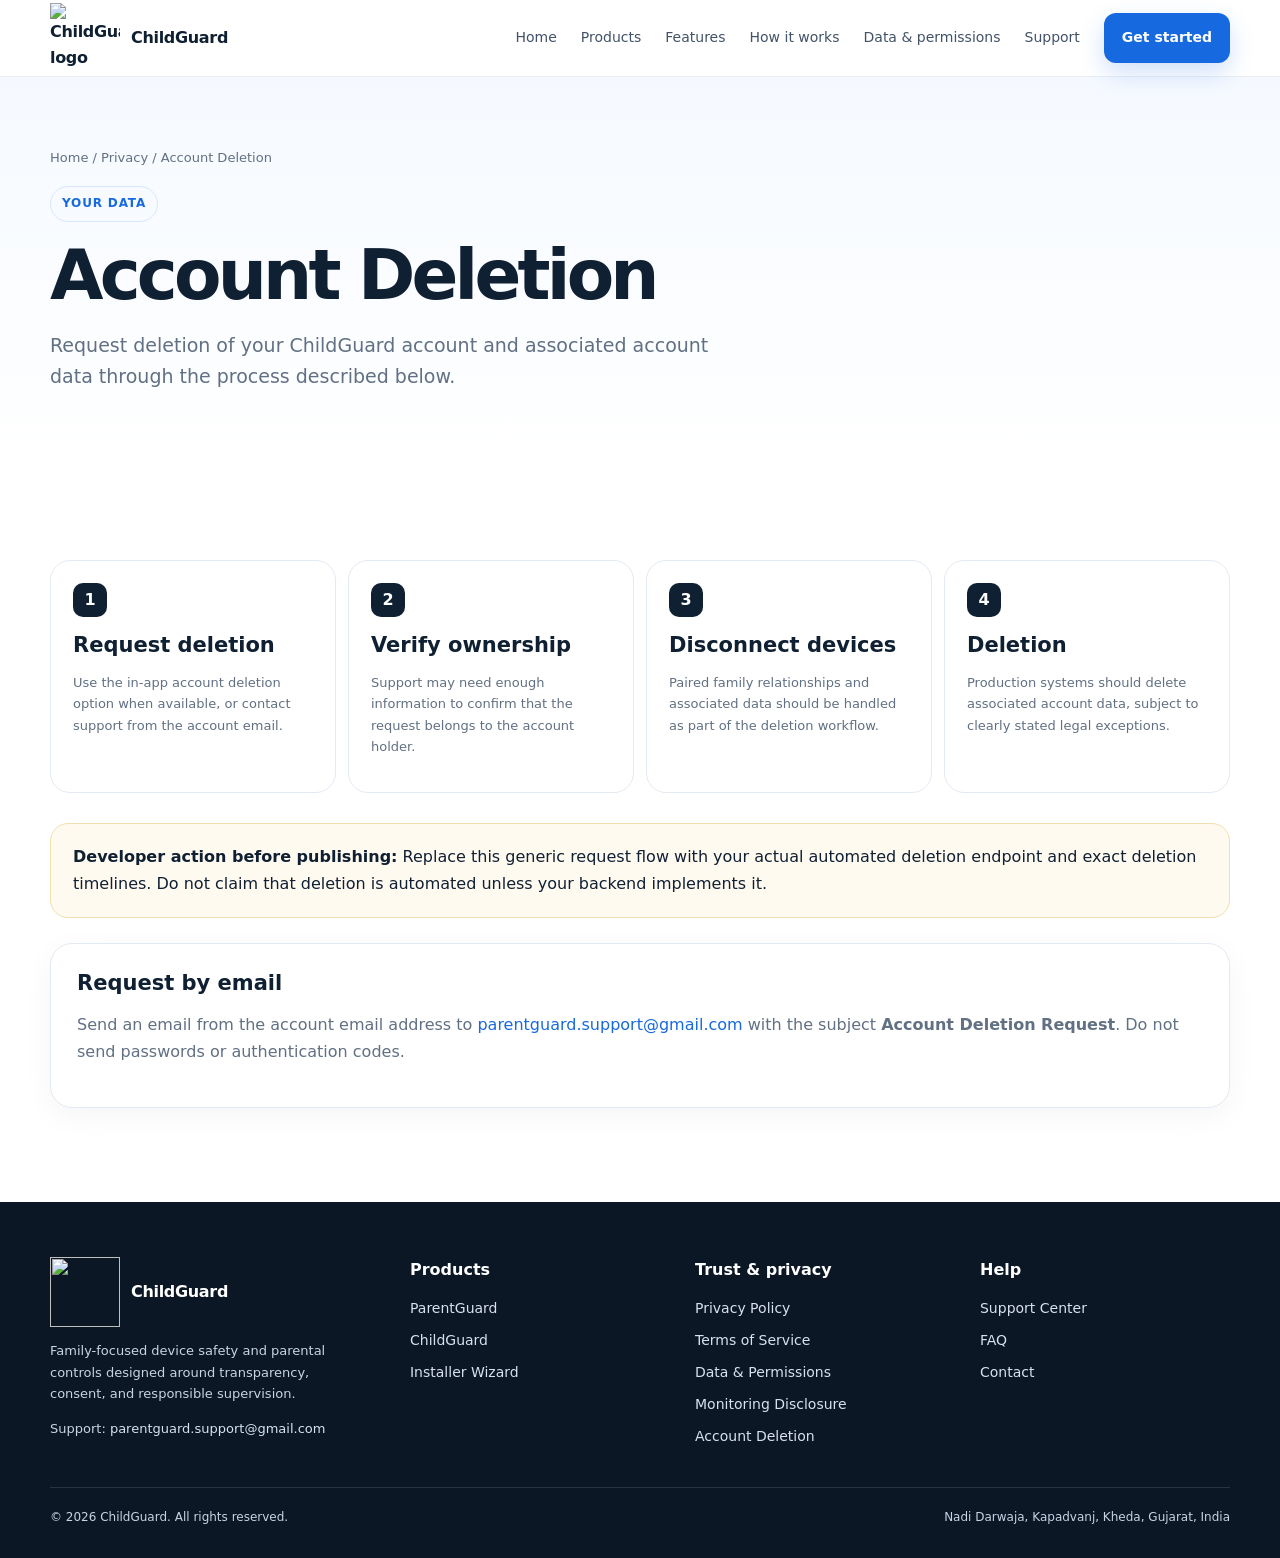
==== account-deletion.html @ 3753b194 "Add website files" ====
<!doctype html>
<html lang="en">
<head>
<meta charset="utf-8"><meta name="viewport" content="width=device-width,initial-scale=1">
<title>Account Deletion | ChildGuard</title>
<meta name="description" content="ChildGuard family safety and parental control platform.">
<link rel="stylesheet" href="assets/css/styles.css">
<link rel="icon" href="assets/img/childguard-logo.svg">
<script defer src="assets/js/config.js"></script>
</head><body>

<nav class="nav">
 <div class="container nav-inner">
  <a class="brand" href="index.html"><img class="logo" src="assets/img/childguard-logo.svg" alt="ChildGuard logo"><span>ChildGuard</span></a>
  <button class="menu-btn" aria-label="Open menu">☰</button>
  <div class="nav-links">
   <a href="index.html">Home</a>
   <a href="index.html#products">Products</a>
   <a href="index.html#features">Features</a>
   <a href="index.html#how-it-works">How it works</a>
   <a href="data-permissions.html">Data & permissions</a>
   <a href="support.html">Support</a>
   <a class="nav-cta" href="index.html#download">Get started</a>
  </div>
 </div>
</nav>


<section class="page-hero"><div class="container"><div class="breadcrumb">Home / Privacy / Account Deletion</div><span class="eyebrow">Your data</span><h1>Account Deletion</h1><p class="lead">Request deletion of your ChildGuard account and associated account data through the process described below.</p></div></section>
<section class="section"><div class="container">
<div class="process">
<div class="step"><div class="step-num">1</div><h3>Request deletion</h3><p class="muted small">Use the in-app account deletion option when available, or contact support from the account email.</p></div>
<div class="step"><div class="step-num">2</div><h3>Verify ownership</h3><p class="muted small">Support may need enough information to confirm that the request belongs to the account holder.</p></div>
<div class="step"><div class="step-num">3</div><h3>Disconnect devices</h3><p class="muted small">Paired family relationships and associated data should be handled as part of the deletion workflow.</p></div>
<div class="step"><div class="step-num">4</div><h3>Deletion</h3><p class="muted small">Production systems should delete associated account data, subject to clearly stated legal exceptions.</p></div>
</div>
<div class="callout warning" style="margin-top:30px"><strong>Developer action before publishing:</strong> Replace this generic request flow with your actual automated deletion endpoint and exact deletion timelines. Do not claim that deletion is automated unless your backend implements it.</div>
<div class="card" style="margin-top:25px"><h3>Request by email</h3><p class="muted">Send an email from the account email address to <a data-support-email href="#" style="color:var(--brand)">parentguard.support@gmail.com</a> with the subject <strong>Account Deletion Request</strong>. Do not send passwords or authentication codes.</p></div>
</div></section>


<footer class="footer">
 <div class="container">
  <div class="footer-grid">
   <div>
    <a class="brand" href="index.html"><img class="logo" src="assets/img/childguard-logo.svg" alt=""><span style="color:#fff">ChildGuard</span></a>
    <p class="small" style="max-width:310px">Family-focused device safety and parental controls designed around transparency, consent, and responsible supervision.</p>
    <p class="small">Support: <a data-support-email href="#">parentguard.support@gmail.com</a></p>
   </div>
   <div><div class="footer-title">Products</div><div class="footer-links"><a href="parent.html">ParentGuard</a><a href="child.html">ChildGuard</a><a href="wizard.html">Installer Wizard</a></div></div>
   <div><div class="footer-title">Trust & privacy</div><div class="footer-links"><a href="privacy.html">Privacy Policy</a><a href="terms.html">Terms of Service</a><a href="data-permissions.html">Data & Permissions</a><a href="monitoring-disclosure.html">Monitoring Disclosure</a><a href="account-deletion.html">Account Deletion</a></div></div>
   <div><div class="footer-title">Help</div><div class="footer-links"><a href="support.html">Support Center</a><a href="index.html#faq">FAQ</a><a href="support.html#contact">Contact</a></div></div>
  </div>
  <div class="footer-bottom"><span>© <span data-year></span> ChildGuard. All rights reserved.</span><span>Nadi Darwaja, Kapadvanj, Kheda, Gujarat, India</span></div>
 </div>
</footer>

</body></html>
---- assets/css/styles.css ----
:root{
  --ink:#102033;
  --muted:#617083;
  --brand:#1769e0;
  --brand-2:#0b4fb3;
  --brand-soft:#edf5ff;
  --green:#138a5b;
  --green-soft:#eaf8f1;
  --line:#e4eaf2;
  --surface:#f7f9fc;
  --white:#fff;
  --shadow:0 18px 60px rgba(16,32,51,.10);
  --radius:22px;
  --max:1180px;
}
*{box-sizing:border-box}
html{scroll-behavior:smooth}
body{
  margin:0;font-family:Inter,ui-sans-serif,system-ui,-apple-system,BlinkMacSystemFont,"Segoe UI",sans-serif;
  color:var(--ink);background:#fff;line-height:1.65;
}
a{color:inherit;text-decoration:none}
img{max-width:100%;display:block}
.container{width:min(var(--max),calc(100% - 40px));margin:auto}
.nav{
  position:sticky;top:0;z-index:1000;background:rgba(255,255,255,.88);
  backdrop-filter:blur(18px);border-bottom:1px solid rgba(228,234,242,.8)
}
.nav-inner{height:76px;display:flex;align-items:center;justify-content:space-between;gap:20px}
.brand{display:flex;align-items:center;gap:11px;font-weight:800;letter-spacing:-.02em}
.logo {
    width: 70px;
    height: 70px;
}
.nav-links{display:flex;align-items:center;gap:24px;font-size:14px;color:#425268}
.nav-links a:hover{color:var(--brand)}
.nav-cta,.btn{
  display:inline-flex;align-items:center;justify-content:center;gap:9px;border-radius:12px;
  padding:12px 17px;font-weight:750;transition:.25s ease;border:1px solid transparent
}
.nav-cta,.btn-primary{background:var(--brand);color:#fff;box-shadow:0 10px 24px rgba(23,105,224,.20)}
.btn:hover,.nav-cta:hover{transform:translateY(-2px)}
.btn-secondary{background:#fff;border-color:var(--line);color:var(--ink)}
.btn-soft{background:var(--brand-soft);color:var(--brand)}
.menu-btn{display:none;border:0;background:#fff;font-size:24px}
.hero{
  position:relative;overflow:hidden;padding:96px 0 76px;
  background:radial-gradient(circle at 75% 15%,#edf5ff 0,rgba(237,245,255,0) 34%),#fff;
}
.hero-grid{display:grid;grid-template-columns:1.04fr .96fr;gap:65px;align-items:center}
.eyebrow{
  display:inline-flex;gap:8px;align-items:center;padding:7px 11px;border:1px solid #d8e7fb;
  border-radius:999px;color:var(--brand);font-size:12px;font-weight:800;background:#f7fbff;text-transform:uppercase;letter-spacing:.07em
}
h1{font-size:clamp(42px,5.4vw,72px);line-height:1.02;letter-spacing:-.055em;margin:18px 0}
h2{font-size:clamp(30px,4vw,48px);line-height:1.08;letter-spacing:-.04em;margin:0 0 16px}
h3{font-size:21px;line-height:1.25;margin:0 0 9px}
.lead{font-size:19px;color:var(--muted);max-width:700px}
.hero-actions{display:flex;flex-wrap:wrap;gap:12px;margin:28px 0}
.trust-row{display:flex;flex-wrap:wrap;gap:12px;margin-top:24px;color:#526176;font-size:13px}
.trust-chip{padding:8px 11px;border:1px solid var(--line);border-radius:999px;background:#fff}
.device-stage{
  min-height:500px;border:1px solid #dce7f4;border-radius:34px;background:linear-gradient(145deg,#f8fbff,#edf5ff);
  box-shadow:var(--shadow);padding:24px;position:relative;overflow:hidden
}
.device-card{
  width:min(360px,82%);margin:28px auto;background:#0f1c2d;border:8px solid #18283d;border-radius:34px;
  box-shadow:0 30px 70px rgba(16,32,51,.28);padding:9px;transform:rotate(2deg)
}
.screen{
  min-height:430px;border-radius:25px;background:#fff;padding:18px;color:var(--ink)
}
.dash-top{display:flex;justify-content:space-between;align-items:center;margin-bottom:16px}
.mini-pill{font-size:10px;padding:5px 8px;border-radius:99px;background:var(--green-soft);color:var(--green);font-weight:800}
.dash-map{height:165px;border-radius:18px;background:linear-gradient(135deg,#dff0ff,#f5fbff);position:relative;overflow:hidden}
.pin{position:absolute;left:58%;top:43%;width:24px;height:24px;border-radius:50% 50% 50% 0;background:var(--brand);transform:rotate(-45deg)}
.pin:after{content:"";position:absolute;width:8px;height:8px;background:#fff;border-radius:50%;left:8px;top:8px}
.dash-grid{display:grid;grid-template-columns:1fr 1fr;gap:9px;margin-top:10px}
.metric{border:1px solid var(--line);border-radius:14px;padding:12px}
.metric b{display:block;font-size:18px}
.metric span{font-size:10px;color:var(--muted)}
.float-card{
  position:absolute;right:22px;top:72px;background:#fff;border:1px solid var(--line);padding:14px 16px;border-radius:16px;
  box-shadow:0 15px 40px rgba(16,32,51,.12);font-size:12px;animation:float 4s ease-in-out infinite
}
.float-card.two{left:22px;bottom:68px;right:auto;animation-delay:1s}
@keyframes float{50%{transform:translateY(-8px)}}
.section{padding:94px 0}
.section-alt{background:var(--surface)}
.section-head{max-width:740px;margin-bottom:42px}
.center{text-align:center;margin-left:auto;margin-right:auto}
.grid-3{display:grid;grid-template-columns:repeat(3,1fr);gap:18px}
.grid-4{display:grid;grid-template-columns:repeat(4,1fr);gap:16px}
.card{border:1px solid var(--line);border-radius:var(--radius);padding:26px;background:#fff;box-shadow:0 8px 30px rgba(16,32,51,.045)}
.card:hover{transform:translateY(-4px);box-shadow:0 18px 45px rgba(16,32,51,.09);transition:.25s}
.icon-box{
  width:48px;height:48px;border-radius:14px;background:var(--brand-soft);color:var(--brand);
  display:grid;place-items:center;font-weight:900;margin-bottom:18px
}
.muted{color:var(--muted)}
.small{font-size:13px}
.feature-list{display:grid;gap:11px;margin:18px 0 0;padding:0;list-style:none}
.feature-list li{display:flex;gap:10px;align-items:flex-start}
.check{color:var(--green);font-weight:900}
.product-grid{display:grid;grid-template-columns:repeat(3,1fr);gap:20px}
.product-card{padding:30px;border:1px solid var(--line);border-radius:28px;background:#fff}
.product-card .tag{font-size:11px;font-weight:850;color:var(--brand);text-transform:uppercase;letter-spacing:.08em}
.product-card ul{padding-left:20px;color:var(--muted)}
.process{display:grid;grid-template-columns:repeat(4,1fr);gap:12px}
.step{padding:22px;border:1px solid var(--line);border-radius:20px;background:#fff}
.step-num{width:34px;height:34px;border-radius:10px;background:var(--ink);color:#fff;display:grid;place-items:center;font-weight:850;margin-bottom:15px}
.table-wrap{overflow:auto;border:1px solid var(--line);border-radius:18px}
table{border-collapse:collapse;width:100%;min-width:760px;background:#fff}
th,td{padding:16px;text-align:left;border-bottom:1px solid var(--line);vertical-align:top}
th{background:#f7f9fc;font-size:13px}
.callout{padding:20px 22px;border:1px solid #d8e7fb;border-radius:18px;background:#f7fbff}
.warning{border-color:#f0dfb0;background:#fffaf0}
.notice{border-color:#bfe6d3;background:#f2fbf6}
.faq{border-top:1px solid var(--line)}
.faq details{padding:20px 0;border-bottom:1px solid var(--line)}
.faq summary{cursor:pointer;font-weight:800}
.cta{padding:70px 0;background:linear-gradient(135deg,#0f5fcf,#1769e0);color:#fff}
.cta .lead{color:#dbeaff}
.footer{background:#0c1726;color:#c8d4e2;padding:55px 0 30px}
.footer-grid{display:grid;grid-template-columns:1.3fr repeat(3,1fr);gap:35px}
.footer a{color:#d8e2ed}.footer a:hover{color:#fff}
.footer-title{color:#fff;font-weight:800;margin-bottom:13px}
.footer-links{display:grid;gap:9px;font-size:14px}
.footer-bottom{border-top:1px solid rgba(255,255,255,.12);margin-top:35px;padding-top:20px;display:flex;justify-content:space-between;gap:15px;font-size:12px}
.page-hero{padding:70px 0 55px;background:linear-gradient(180deg,#f5f9ff,#fff)}
.breadcrumb{font-size:13px;color:var(--muted);margin-bottom:18px}
.prose{max-width:900px}
.prose h2{font-size:30px;margin-top:45px}
.prose h3{margin-top:28px}
.prose p,.prose li{color:#45566b}
.prose ul{padding-left:22px}
.kpi{display:grid;grid-template-columns:repeat(4,1fr);gap:12px;margin:30px 0}
.kpi .card{text-align:center;padding:20px}.kpi strong{display:block;font-size:28px}
.screenshot-grid{display:grid;grid-template-columns:repeat(3,1fr);gap:18px}
.screenshot{
  min-height:260px;border:1px dashed #b9c8da;border-radius:22px;background:linear-gradient(145deg,#f8fbff,#eef4fa);
  display:grid;place-items:center;text-align:center;padding:25px;color:#708096
}
.download-box{display:flex;align-items:center;justify-content:space-between;gap:20px;border:1px solid var(--line);border-radius:22px;padding:22px;background:#fff}
.badge{display:inline-block;font-size:11px;font-weight:800;border-radius:99px;padding:5px 9px;background:#edf5ff;color:var(--brand)}
.reveal{opacity:0;transform:translateY(18px);transition:.7s ease}.reveal.show{opacity:1;transform:none}
@media(max-width:980px){
  .nav-links{display:none}.menu-btn{display:block}
  .nav-links.open{display:flex;position:absolute;left:20px;right:20px;top:68px;background:#fff;border:1px solid var(--line);padding:18px;border-radius:18px;flex-direction:column;align-items:flex-start;box-shadow:var(--shadow)}
  .hero-grid{grid-template-columns:1fr}.grid-4,.process{grid-template-columns:1fr 1fr}.product-grid,.grid-3{grid-template-columns:1fr 1fr}.footer-grid{grid-template-columns:1fr 1fr}
}
@media(max-width:640px){
  .container{width:min(var(--max),calc(100% - 28px))}
  .hero{padding:65px 0 50px}.section{padding:65px 0}
  h1{font-size:43px}.lead{font-size:17px}
  .device-stage{min-height:430px;padding:10px}.device-card{width:86%}.screen{min-height:360px}
  .grid-4,.process,.product-grid,.grid-3,.footer-grid,.screenshot-grid,.kpi{grid-template-columns:1fr}
  .footer-bottom{flex-direction:column}.download-box{align-items:flex-start;flex-direction:column}
  .hero-actions .btn{width:100%}
}

@media (max-width: 768px) {

    .brand {
        gap: 9px;
    }

    .brand .logo {
        width: 44px;
        height: 44px;
        flex-basis: 44px;
    }

    .brand span {
        font-size: 18px;
    }
}
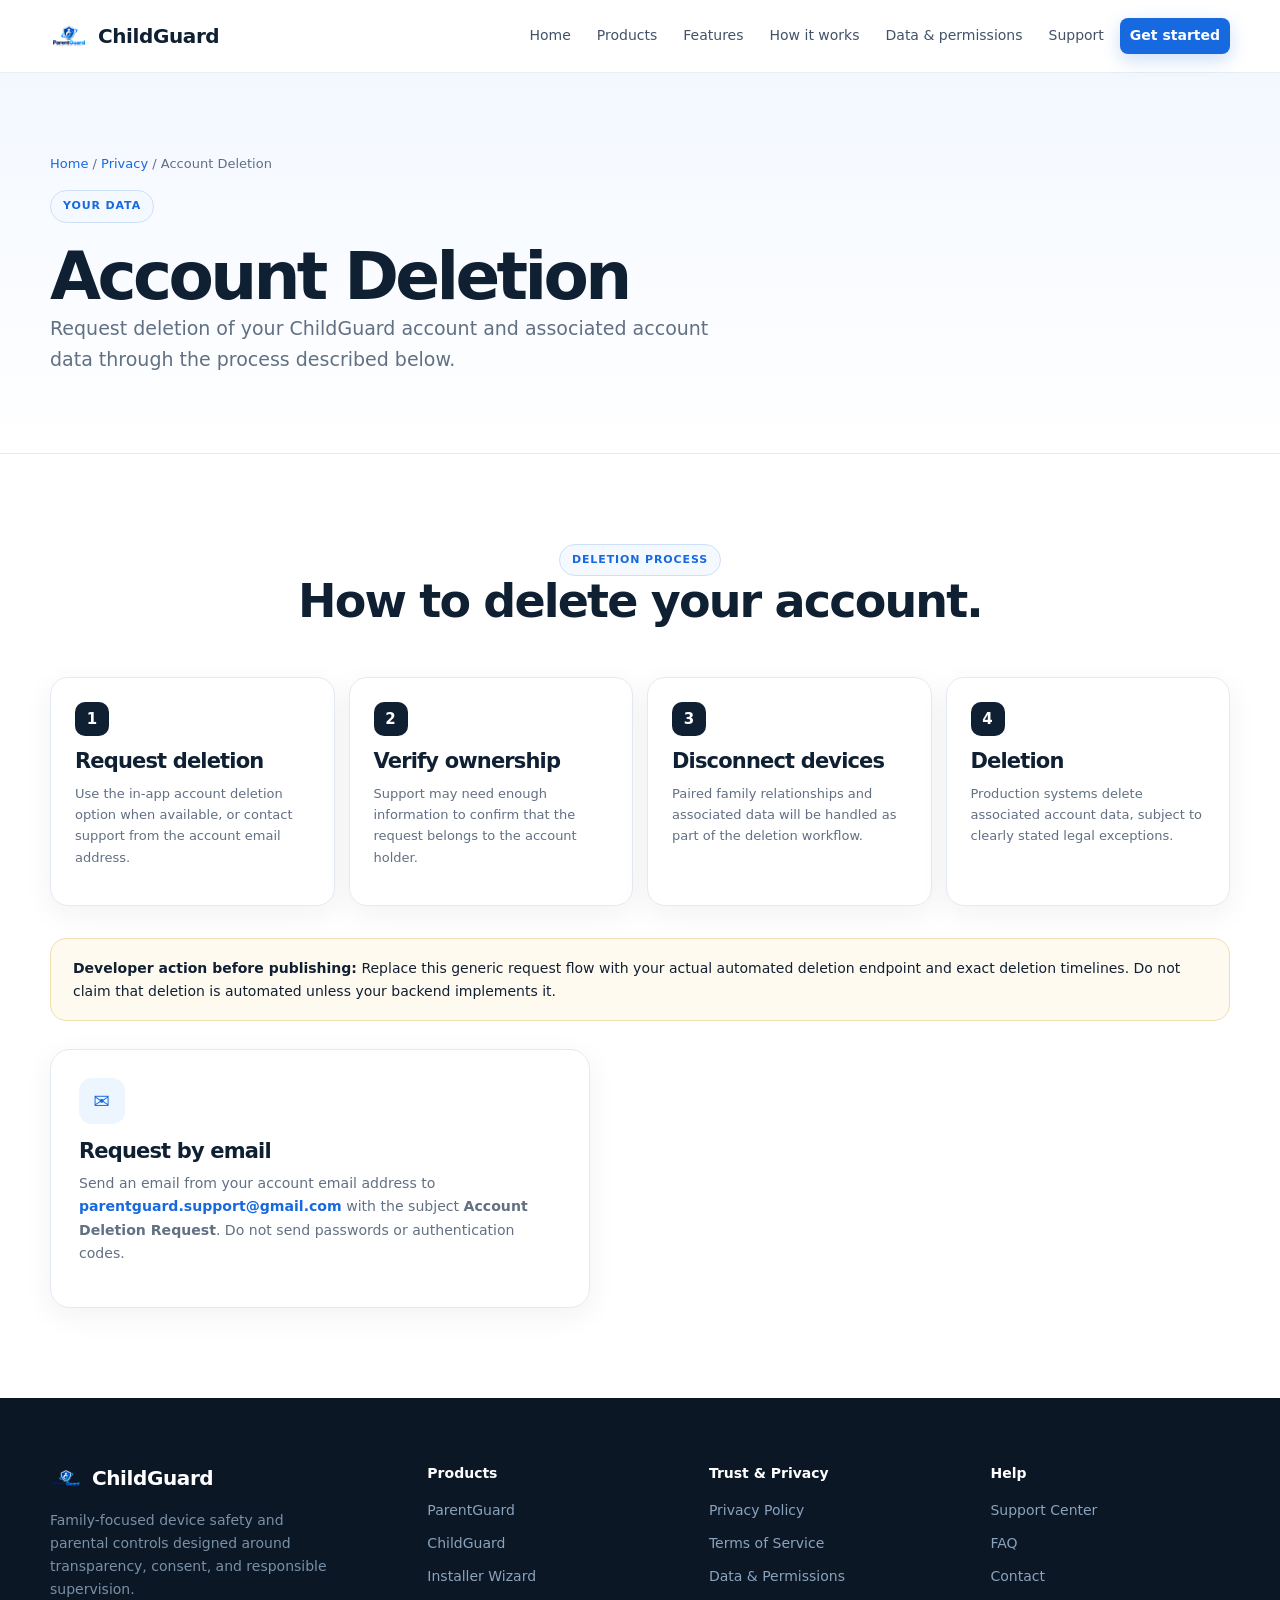
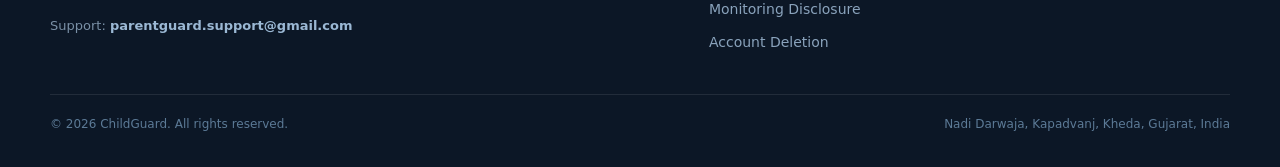
==== commit 8065e5a4: "Update ParentGuard website" ====
--- a/account-deletion.html
+++ b/account-deletion.html
@@ -1,58 +1,142 @@
 <!doctype html>
 <html lang="en">
 <head>
-<meta charset="utf-8"><meta name="viewport" content="width=device-width,initial-scale=1">
-<title>Account Deletion | ChildGuard</title>
-<meta name="description" content="ChildGuard family safety and parental control platform.">
+<meta charset="utf-8">
+<meta name="viewport" content="width=device-width,initial-scale=1">
+<title>Account Deletion | ChildGuard Family Safety</title>
+<meta name="description" content="How to request deletion of your ChildGuard account and associated data through the process described on this page.">
+<meta name="theme-color" content="#1769e0">
+<link rel="icon" type="image/png" href="assets/img/parent_controller_logo.png">
+<link rel="apple-touch-icon" href="assets/img/parent_controller_logo.png">
+<meta property="og:type" content="website">
+<meta property="og:title" content="Account Deletion | ChildGuard Family Safety">
+<meta property="og:description" content="Request deletion of your ChildGuard account and associated account data.">
+<meta property="og:image" content="assets/img/parent_controller_logo.png">
+<meta name="twitter:card" content="summary">
+<meta name="twitter:title" content="Account Deletion | ChildGuard">
+<meta name="twitter:description" content="How to request ChildGuard account deletion.">
 <link rel="stylesheet" href="assets/css/styles.css">
-<link rel="icon" href="assets/img/childguard-logo.svg">
 <script defer src="assets/js/config.js"></script>
-</head><body>
+</head>
+<body>
 
-<nav class="nav">
+<nav class="nav" role="navigation" aria-label="Main navigation">
  <div class="container nav-inner">
-  <a class="brand" href="index.html"><img class="logo" src="assets/img/childguard-logo.svg" alt="ChildGuard logo"><span>ChildGuard</span></a>
-  <button class="menu-btn" aria-label="Open menu">☰</button>
-  <div class="nav-links">
-   <a href="index.html">Home</a>
-   <a href="index.html#products">Products</a>
-   <a href="index.html#features">Features</a>
-   <a href="index.html#how-it-works">How it works</a>
-   <a href="data-permissions.html">Data & permissions</a>
-   <a href="support.html">Support</a>
-   <a class="nav-cta" href="index.html#download">Get started</a>
+  <a class="brand" href="index.html" aria-label="ChildGuard home">
+   <img class="logo" src="assets/img/parent_controller_logo.png" alt="ParentGuard logo" width="38" height="38">
+   <span>ChildGuard</span>
+  </a>
+  <button class="menu-btn" aria-label="Open navigation menu" aria-expanded="false" aria-controls="nav-links">☰</button>
+  <div class="nav-links" id="nav-links" role="menubar">
+   <a href="index.html" role="menuitem">Home</a>
+   <a href="index.html#products" role="menuitem">Products</a>
+   <a href="index.html#features" role="menuitem">Features</a>
+   <a href="index.html#how-it-works" role="menuitem">How it works</a>
+   <a href="data-permissions.html" role="menuitem">Data &amp; permissions</a>
+   <a href="support.html" role="menuitem">Support</a>
+   <a class="nav-cta" href="index.html#download" role="menuitem">Get started</a>
   </div>
  </div>
 </nav>
 
 
-<section class="page-hero"><div class="container"><div class="breadcrumb">Home / Privacy / Account Deletion</div><span class="eyebrow">Your data</span><h1>Account Deletion</h1><p class="lead">Request deletion of your ChildGuard account and associated account data through the process described below.</p></div></section>
-<section class="section"><div class="container">
-<div class="process">
-<div class="step"><div class="step-num">1</div><h3>Request deletion</h3><p class="muted small">Use the in-app account deletion option when available, or contact support from the account email.</p></div>
-<div class="step"><div class="step-num">2</div><h3>Verify ownership</h3><p class="muted small">Support may need enough information to confirm that the request belongs to the account holder.</p></div>
-<div class="step"><div class="step-num">3</div><h3>Disconnect devices</h3><p class="muted small">Paired family relationships and associated data should be handled as part of the deletion workflow.</p></div>
-<div class="step"><div class="step-num">4</div><h3>Deletion</h3><p class="muted small">Production systems should delete associated account data, subject to clearly stated legal exceptions.</p></div>
-</div>
-<div class="callout warning" style="margin-top:30px"><strong>Developer action before publishing:</strong> Replace this generic request flow with your actual automated deletion endpoint and exact deletion timelines. Do not claim that deletion is automated unless your backend implements it.</div>
-<div class="card" style="margin-top:25px"><h3>Request by email</h3><p class="muted">Send an email from the account email address to <a data-support-email href="#" style="color:var(--brand)">parentguard.support@gmail.com</a> with the subject <strong>Account Deletion Request</strong>. Do not send passwords or authentication codes.</p></div>
-</div></section>
+<section class="page-hero" aria-labelledby="page-heading">
+ <div class="container">
+  <nav class="breadcrumb" aria-label="Breadcrumb">
+   <a href="index.html">Home</a> / <a href="privacy.html">Privacy</a> / Account Deletion
+  </nav>
+  <span class="eyebrow">Your data</span>
+  <h1 id="page-heading">Account Deletion</h1>
+  <p class="lead">Request deletion of your ChildGuard account and associated account data through the process described below.</p>
+ </div>
+</section>
+
+<section class="section" aria-labelledby="steps-heading">
+ <div class="container">
+  <div class="section-head center">
+   <span class="eyebrow">Deletion process</span>
+   <h2 id="steps-heading">How to delete your account.</h2>
+  </div>
+  <div class="process">
+   <div class="step reveal">
+    <div class="step-num" aria-hidden="true">1</div>
+    <h3>Request deletion</h3>
+    <p class="muted small">Use the in-app account deletion option when available, or contact support from the account email address.</p>
+   </div>
+   <div class="step reveal">
+    <div class="step-num" aria-hidden="true">2</div>
+    <h3>Verify ownership</h3>
+    <p class="muted small">Support may need enough information to confirm that the request belongs to the account holder.</p>
+   </div>
+   <div class="step reveal">
+    <div class="step-num" aria-hidden="true">3</div>
+    <h3>Disconnect devices</h3>
+    <p class="muted small">Paired family relationships and associated data will be handled as part of the deletion workflow.</p>
+   </div>
+   <div class="step reveal">
+    <div class="step-num" aria-hidden="true">4</div>
+    <h3>Deletion</h3>
+    <p class="muted small">Production systems delete associated account data, subject to clearly stated legal exceptions.</p>
+   </div>
+  </div>
+
+  <div class="callout warning" style="margin-top:32px" role="note">
+   <strong>Developer action before publishing:</strong> Replace this generic request flow with your actual automated deletion endpoint and exact deletion timelines. Do not claim that deletion is automated unless your backend implements it.
+  </div>
+
+  <div class="card" style="margin-top:28px;max-width:540px">
+   <div class="icon-box" aria-hidden="true">&#9993;</div>
+   <h3>Request by email</h3>
+   <p class="muted" style="margin-top:8px">Send an email from your account email address to <a data-support-email href="#" style="color:var(--brand);font-weight:700">parentguard.support@gmail.com</a> with the subject <strong>Account Deletion Request</strong>. Do not send passwords or authentication codes.</p>
+  </div>
+ </div>
+</section>
 
 
-<footer class="footer">
+<footer class="footer" role="contentinfo">
  <div class="container">
   <div class="footer-grid">
    <div>
-    <a class="brand" href="index.html"><img class="logo" src="assets/img/childguard-logo.svg" alt=""><span style="color:#fff">ChildGuard</span></a>
-    <p class="small" style="max-width:310px">Family-focused device safety and parental controls designed around transparency, consent, and responsible supervision.</p>
-    <p class="small">Support: <a data-support-email href="#">parentguard.support@gmail.com</a></p>
+    <a class="brand" href="index.html" aria-label="ChildGuard home">
+     <img class="logo" src="assets/img/parent_controller_logo.png" alt="ParentGuard logo" width="32" height="32" loading="lazy">
+     <span>ChildGuard</span>
+    </a>
+    <p class="footer-desc">Family-focused device safety and parental controls designed around transparency, consent, and responsible supervision.</p>
+    <p class="footer-contact">Support: <a data-support-email href="#">parentguard.support@gmail.com</a></p>
    </div>
-   <div><div class="footer-title">Products</div><div class="footer-links"><a href="parent.html">ParentGuard</a><a href="child.html">ChildGuard</a><a href="wizard.html">Installer Wizard</a></div></div>
-   <div><div class="footer-title">Trust & privacy</div><div class="footer-links"><a href="privacy.html">Privacy Policy</a><a href="terms.html">Terms of Service</a><a href="data-permissions.html">Data & Permissions</a><a href="monitoring-disclosure.html">Monitoring Disclosure</a><a href="account-deletion.html">Account Deletion</a></div></div>
-   <div><div class="footer-title">Help</div><div class="footer-links"><a href="support.html">Support Center</a><a href="index.html#faq">FAQ</a><a href="support.html#contact">Contact</a></div></div>
+   <div>
+    <div class="footer-title">Products</div>
+    <div class="footer-links">
+     <a href="parent.html">ParentGuard</a>
+     <a href="child.html">ChildGuard</a>
+     <a href="wizard.html">Installer Wizard</a>
+    </div>
+   </div>
+   <div>
+    <div class="footer-title">Trust &amp; Privacy</div>
+    <div class="footer-links">
+     <a href="privacy.html">Privacy Policy</a>
+     <a href="terms.html">Terms of Service</a>
+     <a href="data-permissions.html">Data &amp; Permissions</a>
+     <a href="monitoring-disclosure.html">Monitoring Disclosure</a>
+     <a href="account-deletion.html">Account Deletion</a>
+    </div>
+   </div>
+   <div>
+    <div class="footer-title">Help</div>
+    <div class="footer-links">
+     <a href="support.html">Support Center</a>
+     <a href="index.html#faq">FAQ</a>
+     <a href="support.html#contact">Contact</a>
+    </div>
+   </div>
   </div>
-  <div class="footer-bottom"><span>© <span data-year></span> ChildGuard. All rights reserved.</span><span>Nadi Darwaja, Kapadvanj, Kheda, Gujarat, India</span></div>
+  <div class="footer-bottom">
+   <span>&copy; <span data-year></span> ChildGuard. All rights reserved.</span>
+   <span>Nadi Darwaja, Kapadvanj, Kheda, Gujarat, India</span>
+  </div>
  </div>
 </footer>
 
-</body></html>+</body>
+</html>
--- a/assets/css/styles.css
+++ b/assets/css/styles.css
@@ -1,178 +1,810 @@
-
-:root{
-  --ink:#102033;
-  --muted:#617083;
-  --brand:#1769e0;
-  --brand-2:#0b4fb3;
-  --brand-soft:#edf5ff;
-  --green:#138a5b;
-  --green-soft:#eaf8f1;
-  --line:#e4eaf2;
-  --surface:#f7f9fc;
-  --white:#fff;
-  --shadow:0 18px 60px rgba(16,32,51,.10);
-  --radius:22px;
-  --max:1180px;
-}
-*{box-sizing:border-box}
-html{scroll-behavior:smooth}
-body{
-  margin:0;font-family:Inter,ui-sans-serif,system-ui,-apple-system,BlinkMacSystemFont,"Segoe UI",sans-serif;
-  color:var(--ink);background:#fff;line-height:1.65;
-}
-a{color:inherit;text-decoration:none}
-img{max-width:100%;display:block}
-.container{width:min(var(--max),calc(100% - 40px));margin:auto}
-.nav{
-  position:sticky;top:0;z-index:1000;background:rgba(255,255,255,.88);
-  backdrop-filter:blur(18px);border-bottom:1px solid rgba(228,234,242,.8)
-}
-.nav-inner{height:76px;display:flex;align-items:center;justify-content:space-between;gap:20px}
-.brand{display:flex;align-items:center;gap:11px;font-weight:800;letter-spacing:-.02em}
+/* =========================================================
+   ParentGuard / ChildGuard — Production Stylesheet
+   Responsive, accessible, production-ready
+   ========================================================= */
+
+/* ── Design tokens ─────────────────────────────────────── */
+:root {
+  --ink: #102033;
+  --muted: #617083;
+  --brand: #1769e0;
+  --brand-dark: #0b4fb3;
+  --brand-soft: #edf5ff;
+  --green: #138a5b;
+  --green-soft: #eaf8f1;
+  --line: #e4eaf2;
+  --surface: #f7f9fc;
+  --white: #fff;
+  --shadow: 0 18px 60px rgba(16, 32, 51, 0.10);
+  --shadow-sm: 0 8px 30px rgba(16, 32, 51, 0.06);
+  --radius: 20px;
+  --radius-sm: 12px;
+  --max: 1180px;
+
+  /* Typography scale */
+  --fs-hero: clamp(38px, 5.4vw, 66px);
+  --fs-h2: clamp(28px, 3.8vw, 46px);
+  --fs-h3: clamp(17px, 2vw, 21px);
+  --fs-lead: clamp(16px, 1.6vw, 19px);
+  --fs-body: clamp(14px, 1.1vw, 16px);
+  --fs-small: 13px;
+
+  /* Spacing scale */
+  --space-section: clamp(60px, 7vw, 100px);
+  --space-section-inner: clamp(36px, 4vw, 52px);
+}
+
+/* ── Reset ──────────────────────────────────────────────── */
+*, *::before, *::after { box-sizing: border-box; }
+html { scroll-behavior: smooth; -webkit-text-size-adjust: 100%; }
+body {
+  margin: 0;
+  font-family: Inter, ui-sans-serif, system-ui, -apple-system, BlinkMacSystemFont, "Segoe UI", sans-serif;
+  color: var(--ink);
+  background: #fff;
+  line-height: 1.65;
+  font-size: var(--fs-body);
+  overflow-x: hidden;
+}
+a { color: inherit; text-decoration: none; }
+img { max-width: 100%; display: block; height: auto; }
+ul, ol { margin: 0; }
+p { margin-top: 0; }
+
+/* ── Layout ─────────────────────────────────────────────── */
+.container {
+  width: min(var(--max), calc(100% - clamp(24px, 4vw, 48px)));
+  margin-inline: auto;
+}
+
+/* ── Navigation ─────────────────────────────────────────── */
+.nav {
+  position: sticky;
+  top: 0;
+  z-index: 1000;
+  background: rgba(255, 255, 255, 0.92);
+  -webkit-backdrop-filter: blur(18px);
+  backdrop-filter: blur(18px);
+  border-bottom: 1px solid rgba(228, 234, 242, 0.85);
+}
+.nav-inner {
+  height: 72px;
+  display: flex;
+  align-items: center;
+  justify-content: space-between;
+  gap: 20px;
+}
+
+/* Brand / Logo */
+.brand {
+  display: flex;
+  align-items: center;
+  gap: 10px;
+  font-weight: 800;
+  letter-spacing: -0.02em;
+  font-size: clamp(16px, 1.8vw, 20px);
+  flex-shrink: 0;
+  text-decoration: none;
+  color: var(--ink);
+}
 .logo {
-    width: 70px;
-    height: 70px;
-}
-.nav-links{display:flex;align-items:center;gap:24px;font-size:14px;color:#425268}
-.nav-links a:hover{color:var(--brand)}
-.nav-cta,.btn{
-  display:inline-flex;align-items:center;justify-content:center;gap:9px;border-radius:12px;
-  padding:12px 17px;font-weight:750;transition:.25s ease;border:1px solid transparent
-}
-.nav-cta,.btn-primary{background:var(--brand);color:#fff;box-shadow:0 10px 24px rgba(23,105,224,.20)}
-.btn:hover,.nav-cta:hover{transform:translateY(-2px)}
-.btn-secondary{background:#fff;border-color:var(--line);color:var(--ink)}
-.btn-soft{background:var(--brand-soft);color:var(--brand)}
-.menu-btn{display:none;border:0;background:#fff;font-size:24px}
-.hero{
-  position:relative;overflow:hidden;padding:96px 0 76px;
-  background:radial-gradient(circle at 75% 15%,#edf5ff 0,rgba(237,245,255,0) 34%),#fff;
-}
-.hero-grid{display:grid;grid-template-columns:1.04fr .96fr;gap:65px;align-items:center}
-.eyebrow{
-  display:inline-flex;gap:8px;align-items:center;padding:7px 11px;border:1px solid #d8e7fb;
-  border-radius:999px;color:var(--brand);font-size:12px;font-weight:800;background:#f7fbff;text-transform:uppercase;letter-spacing:.07em
-}
-h1{font-size:clamp(42px,5.4vw,72px);line-height:1.02;letter-spacing:-.055em;margin:18px 0}
-h2{font-size:clamp(30px,4vw,48px);line-height:1.08;letter-spacing:-.04em;margin:0 0 16px}
-h3{font-size:21px;line-height:1.25;margin:0 0 9px}
-.lead{font-size:19px;color:var(--muted);max-width:700px}
-.hero-actions{display:flex;flex-wrap:wrap;gap:12px;margin:28px 0}
-.trust-row{display:flex;flex-wrap:wrap;gap:12px;margin-top:24px;color:#526176;font-size:13px}
-.trust-chip{padding:8px 11px;border:1px solid var(--line);border-radius:999px;background:#fff}
-.device-stage{
-  min-height:500px;border:1px solid #dce7f4;border-radius:34px;background:linear-gradient(145deg,#f8fbff,#edf5ff);
-  box-shadow:var(--shadow);padding:24px;position:relative;overflow:hidden
-}
-.device-card{
-  width:min(360px,82%);margin:28px auto;background:#0f1c2d;border:8px solid #18283d;border-radius:34px;
-  box-shadow:0 30px 70px rgba(16,32,51,.28);padding:9px;transform:rotate(2deg)
-}
-.screen{
-  min-height:430px;border-radius:25px;background:#fff;padding:18px;color:var(--ink)
-}
-.dash-top{display:flex;justify-content:space-between;align-items:center;margin-bottom:16px}
-.mini-pill{font-size:10px;padding:5px 8px;border-radius:99px;background:var(--green-soft);color:var(--green);font-weight:800}
-.dash-map{height:165px;border-radius:18px;background:linear-gradient(135deg,#dff0ff,#f5fbff);position:relative;overflow:hidden}
-.pin{position:absolute;left:58%;top:43%;width:24px;height:24px;border-radius:50% 50% 50% 0;background:var(--brand);transform:rotate(-45deg)}
-.pin:after{content:"";position:absolute;width:8px;height:8px;background:#fff;border-radius:50%;left:8px;top:8px}
-.dash-grid{display:grid;grid-template-columns:1fr 1fr;gap:9px;margin-top:10px}
-.metric{border:1px solid var(--line);border-radius:14px;padding:12px}
-.metric b{display:block;font-size:18px}
-.metric span{font-size:10px;color:var(--muted)}
-.float-card{
-  position:absolute;right:22px;top:72px;background:#fff;border:1px solid var(--line);padding:14px 16px;border-radius:16px;
-  box-shadow:0 15px 40px rgba(16,32,51,.12);font-size:12px;animation:float 4s ease-in-out infinite
-}
-.float-card.two{left:22px;bottom:68px;right:auto;animation-delay:1s}
-@keyframes float{50%{transform:translateY(-8px)}}
-.section{padding:94px 0}
-.section-alt{background:var(--surface)}
-.section-head{max-width:740px;margin-bottom:42px}
-.center{text-align:center;margin-left:auto;margin-right:auto}
-.grid-3{display:grid;grid-template-columns:repeat(3,1fr);gap:18px}
-.grid-4{display:grid;grid-template-columns:repeat(4,1fr);gap:16px}
-.card{border:1px solid var(--line);border-radius:var(--radius);padding:26px;background:#fff;box-shadow:0 8px 30px rgba(16,32,51,.045)}
-.card:hover{transform:translateY(-4px);box-shadow:0 18px 45px rgba(16,32,51,.09);transition:.25s}
-.icon-box{
-  width:48px;height:48px;border-radius:14px;background:var(--brand-soft);color:var(--brand);
-  display:grid;place-items:center;font-weight:900;margin-bottom:18px
-}
-.muted{color:var(--muted)}
-.small{font-size:13px}
-.feature-list{display:grid;gap:11px;margin:18px 0 0;padding:0;list-style:none}
-.feature-list li{display:flex;gap:10px;align-items:flex-start}
-.check{color:var(--green);font-weight:900}
-.product-grid{display:grid;grid-template-columns:repeat(3,1fr);gap:20px}
-.product-card{padding:30px;border:1px solid var(--line);border-radius:28px;background:#fff}
-.product-card .tag{font-size:11px;font-weight:850;color:var(--brand);text-transform:uppercase;letter-spacing:.08em}
-.product-card ul{padding-left:20px;color:var(--muted)}
-.process{display:grid;grid-template-columns:repeat(4,1fr);gap:12px}
-.step{padding:22px;border:1px solid var(--line);border-radius:20px;background:#fff}
-.step-num{width:34px;height:34px;border-radius:10px;background:var(--ink);color:#fff;display:grid;place-items:center;font-weight:850;margin-bottom:15px}
-.table-wrap{overflow:auto;border:1px solid var(--line);border-radius:18px}
-table{border-collapse:collapse;width:100%;min-width:760px;background:#fff}
-th,td{padding:16px;text-align:left;border-bottom:1px solid var(--line);vertical-align:top}
-th{background:#f7f9fc;font-size:13px}
-.callout{padding:20px 22px;border:1px solid #d8e7fb;border-radius:18px;background:#f7fbff}
-.warning{border-color:#f0dfb0;background:#fffaf0}
-.notice{border-color:#bfe6d3;background:#f2fbf6}
-.faq{border-top:1px solid var(--line)}
-.faq details{padding:20px 0;border-bottom:1px solid var(--line)}
-.faq summary{cursor:pointer;font-weight:800}
-.cta{padding:70px 0;background:linear-gradient(135deg,#0f5fcf,#1769e0);color:#fff}
-.cta .lead{color:#dbeaff}
-.footer{background:#0c1726;color:#c8d4e2;padding:55px 0 30px}
-.footer-grid{display:grid;grid-template-columns:1.3fr repeat(3,1fr);gap:35px}
-.footer a{color:#d8e2ed}.footer a:hover{color:#fff}
-.footer-title{color:#fff;font-weight:800;margin-bottom:13px}
-.footer-links{display:grid;gap:9px;font-size:14px}
-.footer-bottom{border-top:1px solid rgba(255,255,255,.12);margin-top:35px;padding-top:20px;display:flex;justify-content:space-between;gap:15px;font-size:12px}
-.page-hero{padding:70px 0 55px;background:linear-gradient(180deg,#f5f9ff,#fff)}
-.breadcrumb{font-size:13px;color:var(--muted);margin-bottom:18px}
-.prose{max-width:900px}
-.prose h2{font-size:30px;margin-top:45px}
-.prose h3{margin-top:28px}
-.prose p,.prose li{color:#45566b}
-.prose ul{padding-left:22px}
-.kpi{display:grid;grid-template-columns:repeat(4,1fr);gap:12px;margin:30px 0}
-.kpi .card{text-align:center;padding:20px}.kpi strong{display:block;font-size:28px}
-.screenshot-grid{display:grid;grid-template-columns:repeat(3,1fr);gap:18px}
-.screenshot{
-  min-height:260px;border:1px dashed #b9c8da;border-radius:22px;background:linear-gradient(145deg,#f8fbff,#eef4fa);
-  display:grid;place-items:center;text-align:center;padding:25px;color:#708096
-}
-.download-box{display:flex;align-items:center;justify-content:space-between;gap:20px;border:1px solid var(--line);border-radius:22px;padding:22px;background:#fff}
-.badge{display:inline-block;font-size:11px;font-weight:800;border-radius:99px;padding:5px 9px;background:#edf5ff;color:var(--brand)}
-.reveal{opacity:0;transform:translateY(18px);transition:.7s ease}.reveal.show{opacity:1;transform:none}
-@media(max-width:980px){
-  .nav-links{display:none}.menu-btn{display:block}
-  .nav-links.open{display:flex;position:absolute;left:20px;right:20px;top:68px;background:#fff;border:1px solid var(--line);padding:18px;border-radius:18px;flex-direction:column;align-items:flex-start;box-shadow:var(--shadow)}
-  .hero-grid{grid-template-columns:1fr}.grid-4,.process{grid-template-columns:1fr 1fr}.product-grid,.grid-3{grid-template-columns:1fr 1fr}.footer-grid{grid-template-columns:1fr 1fr}
-}
-@media(max-width:640px){
-  .container{width:min(var(--max),calc(100% - 28px))}
-  .hero{padding:65px 0 50px}.section{padding:65px 0}
-  h1{font-size:43px}.lead{font-size:17px}
-  .device-stage{min-height:430px;padding:10px}.device-card{width:86%}.screen{min-height:360px}
-  .grid-4,.process,.product-grid,.grid-3,.footer-grid,.screenshot-grid,.kpi{grid-template-columns:1fr}
-  .footer-bottom{flex-direction:column}.download-box{align-items:flex-start;flex-direction:column}
-  .hero-actions .btn{width:100%}
-}
-
-@media (max-width: 768px) {
-
-    .brand {
-        gap: 9px;
-    }
-
-    .brand .logo {
-        width: 44px;
-        height: 44px;
-        flex-basis: 44px;
-    }
-
-    .brand span {
-        font-size: 18px;
-    }
-}
+  width: 38px;
+  height: 38px;
+  object-fit: contain;
+  object-position: center;
+  flex-shrink: 0;
+  border-radius: 8px;
+}
+
+/* Nav links */
+.nav-links {
+  display: flex;
+  align-items: center;
+  gap: 6px;
+  font-size: 14px;
+  color: #425268;
+  flex-wrap: nowrap;
+}
+.nav-links a {
+  padding: 6px 10px;
+  border-radius: 8px;
+  transition: color 0.2s, background 0.2s;
+  white-space: nowrap;
+}
+.nav-links a:hover { color: var(--brand); background: var(--brand-soft); }
+.nav-links a.active { color: var(--brand); }
+
+/* CTA in nav */
+.nav-cta {
+  display: inline-flex;
+  align-items: center;
+  justify-content: center;
+  gap: 6px;
+  background: var(--brand);
+  color: #fff !important;
+  border-radius: var(--radius-sm);
+  padding: 9px 18px;
+  font-weight: 700;
+  font-size: 14px;
+  transition: background 0.2s, transform 0.2s, box-shadow 0.2s;
+  box-shadow: 0 6px 18px rgba(23, 105, 224, 0.22);
+  white-space: nowrap;
+  text-decoration: none;
+}
+.nav-cta:hover {
+  background: var(--brand-dark);
+  transform: translateY(-1px);
+  box-shadow: 0 10px 24px rgba(23, 105, 224, 0.30);
+}
+
+/* Hamburger */
+.menu-btn {
+  display: none;
+  border: 1px solid var(--line);
+  background: #fff;
+  font-size: 20px;
+  line-height: 1;
+  padding: 8px 11px;
+  border-radius: 10px;
+  cursor: pointer;
+  color: var(--ink);
+  transition: background 0.2s;
+  flex-shrink: 0;
+}
+.menu-btn:hover { background: var(--surface); }
+.menu-btn[aria-expanded="true"] { background: var(--brand-soft); color: var(--brand); }
+
+/* ── Buttons ─────────────────────────────────────────────── */
+.btn {
+  display: inline-flex;
+  align-items: center;
+  justify-content: center;
+  gap: 8px;
+  border-radius: var(--radius-sm);
+  padding: 13px 22px;
+  font-weight: 700;
+  font-size: 15px;
+  transition: transform 0.2s, box-shadow 0.2s, background 0.2s, border-color 0.2s;
+  border: 1.5px solid transparent;
+  cursor: pointer;
+  text-decoration: none;
+  white-space: nowrap;
+  line-height: 1;
+  min-height: 48px;
+}
+.btn:hover { transform: translateY(-2px); }
+.btn:active { transform: translateY(0); }
+.btn:focus-visible {
+  outline: 3px solid var(--brand);
+  outline-offset: 3px;
+}
+
+.btn-primary {
+  background: var(--brand);
+  color: #fff;
+  border-color: var(--brand);
+  box-shadow: 0 8px 22px rgba(23, 105, 224, 0.22);
+}
+.btn-primary:hover {
+  background: var(--brand-dark);
+  border-color: var(--brand-dark);
+  box-shadow: 0 14px 32px rgba(23, 105, 224, 0.30);
+}
+
+.btn-secondary {
+  background: #fff;
+  border-color: var(--line);
+  color: var(--ink);
+}
+.btn-secondary:hover {
+  border-color: #b8c8da;
+  background: var(--surface);
+}
+
+.btn-soft {
+  background: var(--brand-soft);
+  color: var(--brand);
+  border-color: var(--brand-soft);
+}
+.btn-soft:hover {
+  background: #d6eaff;
+  border-color: #d6eaff;
+}
+
+/* ── Typography ──────────────────────────────────────────── */
+h1, h2, h3, h4 { margin: 0; line-height: 1.1; letter-spacing: -0.04em; }
+h1 { font-size: var(--fs-hero); letter-spacing: -0.055em; margin: 18px 0 0; }
+h2 { font-size: var(--fs-h2); margin-bottom: 14px; }
+h3 { font-size: var(--fs-h3); margin-bottom: 9px; }
+
+.lead {
+  font-size: var(--fs-lead);
+  color: var(--muted);
+  max-width: 680px;
+  line-height: 1.6;
+}
+.muted { color: var(--muted); }
+.small { font-size: var(--fs-small); }
+.center { text-align: center; margin-inline: auto; }
+
+/* Eyebrow label */
+.eyebrow {
+  display: inline-flex;
+  gap: 8px;
+  align-items: center;
+  padding: 6px 12px;
+  border: 1px solid #cde0f8;
+  border-radius: 999px;
+  color: var(--brand);
+  font-size: 11px;
+  font-weight: 800;
+  background: #f4f9ff;
+  text-transform: uppercase;
+  letter-spacing: 0.08em;
+}
+
+/* ── Sections ────────────────────────────────────────────── */
+.section { padding: var(--space-section) 0; }
+.section-alt { background: var(--surface); }
+.section-head { max-width: 740px; margin-bottom: var(--space-section-inner); }
+.section-head.center { margin-inline: auto; }
+
+/* ── Hero ────────────────────────────────────────────────── */
+.hero {
+  position: relative;
+  overflow: hidden;
+  padding: clamp(70px, 9vw, 110px) 0 clamp(60px, 7vw, 90px);
+  background:
+    radial-gradient(ellipse 70% 55% at 80% 10%, #ddeeff 0%, rgba(237, 245, 255, 0) 65%),
+    #fff;
+}
+.hero-grid {
+  display: grid;
+  grid-template-columns: 1fr 1fr;
+  gap: clamp(32px, 5vw, 72px);
+  align-items: center;
+}
+.hero-actions {
+  display: flex;
+  flex-wrap: wrap;
+  gap: 12px;
+  margin: 28px 0 0;
+}
+.trust-row {
+  display: flex;
+  flex-wrap: wrap;
+  gap: 10px;
+  margin-top: 24px;
+  color: #526176;
+  font-size: var(--fs-small);
+}
+.trust-chip {
+  padding: 7px 12px;
+  border: 1px solid var(--line);
+  border-radius: 999px;
+  background: #fff;
+  font-weight: 600;
+  white-space: nowrap;
+}
+
+/* ── Device stage (hero visual) ─────────────────────────── */
+.device-stage {
+  border: 1px solid #d5e5f5;
+  border-radius: 28px;
+  background: linear-gradient(145deg, #f5f9ff, #e8f2ff);
+  box-shadow: var(--shadow);
+  padding: clamp(16px, 3vw, 28px);
+  position: relative;
+  overflow: hidden;
+  min-height: 440px;
+}
+.device-card {
+  width: min(320px, 88%);
+  margin: 24px auto;
+  background: #0f1c2d;
+  border: 6px solid #18283d;
+  border-radius: 30px;
+  box-shadow: 0 28px 65px rgba(16, 32, 51, 0.28);
+  padding: 8px;
+  transform: rotate(1.5deg);
+}
+.screen {
+  min-height: 380px;
+  border-radius: 22px;
+  background: #fff;
+  padding: clamp(14px, 2.5vw, 20px);
+  color: var(--ink);
+}
+.dash-top {
+  display: flex;
+  justify-content: space-between;
+  align-items: center;
+  margin-bottom: 14px;
+}
+.mini-pill {
+  font-size: 10px;
+  padding: 4px 8px;
+  border-radius: 99px;
+  background: var(--green-soft);
+  color: var(--green);
+  font-weight: 800;
+}
+.dash-map {
+  height: 150px;
+  border-radius: 16px;
+  background: linear-gradient(135deg, #dff0ff, #f3f9ff);
+  position: relative;
+  overflow: hidden;
+}
+.pin {
+  position: absolute;
+  left: 58%;
+  top: 40%;
+  width: 22px;
+  height: 22px;
+  border-radius: 50% 50% 50% 0;
+  background: var(--brand);
+  transform: rotate(-45deg);
+}
+.pin::after {
+  content: "";
+  position: absolute;
+  width: 8px;
+  height: 8px;
+  background: #fff;
+  border-radius: 50%;
+  left: 7px;
+  top: 7px;
+}
+.dash-grid {
+  display: grid;
+  grid-template-columns: 1fr 1fr;
+  gap: 8px;
+  margin-top: 10px;
+}
+.metric {
+  border: 1px solid var(--line);
+  border-radius: 12px;
+  padding: 10px 12px;
+}
+.metric b { display: block; font-size: 16px; }
+.metric span { font-size: 10px; color: var(--muted); }
+
+/* Float cards */
+.float-card {
+  position: absolute;
+  right: 18px;
+  top: 64px;
+  background: #fff;
+  border: 1px solid var(--line);
+  padding: 12px 14px;
+  border-radius: 14px;
+  box-shadow: 0 12px 36px rgba(16, 32, 51, 0.12);
+  font-size: 12px;
+  line-height: 1.4;
+  animation: float 4s ease-in-out infinite;
+  max-width: 160px;
+}
+.float-card.two {
+  left: 18px;
+  bottom: 60px;
+  right: auto;
+  animation-delay: 1.2s;
+}
+@keyframes float { 0%, 100% { transform: translateY(0); } 50% { transform: translateY(-8px); } }
+
+/* ── Cards ───────────────────────────────────────────────── */
+.card {
+  border: 1px solid var(--line);
+  border-radius: var(--radius);
+  padding: clamp(20px, 3vw, 28px);
+  background: #fff;
+  box-shadow: var(--shadow-sm);
+  transition: transform 0.25s ease, box-shadow 0.25s ease;
+}
+.card:hover {
+  transform: translateY(-3px);
+  box-shadow: 0 16px 44px rgba(16, 32, 51, 0.10);
+}
+
+/* Icon box in cards */
+.icon-box {
+  width: 46px;
+  height: 46px;
+  border-radius: 13px;
+  background: var(--brand-soft);
+  color: var(--brand);
+  display: grid;
+  place-items: center;
+  font-size: 20px;
+  font-weight: 900;
+  margin-bottom: 16px;
+  flex-shrink: 0;
+}
+
+/* ── Grids ───────────────────────────────────────────────── */
+.grid-2 { display: grid; grid-template-columns: repeat(2, 1fr); gap: 18px; }
+.grid-3 { display: grid; grid-template-columns: repeat(3, 1fr); gap: 18px; }
+.grid-4 { display: grid; grid-template-columns: repeat(4, 1fr); gap: 16px; }
+
+/* ── Product cards ───────────────────────────────────────── */
+.product-grid { display: grid; grid-template-columns: repeat(3, 1fr); gap: 20px; }
+.product-card {
+  padding: clamp(22px, 3vw, 32px);
+  border: 1px solid var(--line);
+  border-radius: 24px;
+  background: #fff;
+  box-shadow: var(--shadow-sm);
+  display: flex;
+  flex-direction: column;
+  gap: 12px;
+  transition: transform 0.25s ease, box-shadow 0.25s ease;
+}
+.product-card:hover {
+  transform: translateY(-3px);
+  box-shadow: 0 18px 48px rgba(16, 32, 51, 0.10);
+}
+.product-card .tag {
+  font-size: 11px;
+  font-weight: 800;
+  color: var(--brand);
+  text-transform: uppercase;
+  letter-spacing: 0.08em;
+}
+.product-card ul {
+  padding-left: 18px;
+  color: var(--muted);
+  font-size: 14px;
+  display: grid;
+  gap: 4px;
+  margin: 4px 0 0;
+}
+.product-card .btn { align-self: flex-start; margin-top: auto; }
+
+/* ── Process steps ───────────────────────────────────────── */
+.process {
+  display: grid;
+  grid-template-columns: repeat(4, 1fr);
+  gap: 14px;
+}
+.step {
+  padding: clamp(18px, 2.5vw, 24px);
+  border: 1px solid var(--line);
+  border-radius: 18px;
+  background: #fff;
+  box-shadow: var(--shadow-sm);
+}
+.step-num {
+  width: 34px;
+  height: 34px;
+  border-radius: 10px;
+  background: var(--ink);
+  color: #fff;
+  display: grid;
+  place-items: center;
+  font-weight: 800;
+  font-size: 15px;
+  margin-bottom: 14px;
+  flex-shrink: 0;
+}
+
+/* ── Trust badges (feature list) ──────────────────────────── */
+.feature-list {
+  display: grid;
+  gap: 10px;
+  margin: 18px 0 0;
+  padding: 0;
+  list-style: none;
+}
+.feature-list li { display: flex; gap: 10px; align-items: flex-start; font-size: 14px; }
+.check { color: var(--green); font-weight: 900; }
+
+/* ── Table ───────────────────────────────────────────────── */
+.table-wrap { overflow-x: auto; border: 1px solid var(--line); border-radius: 18px; -webkit-overflow-scrolling: touch; }
+table { border-collapse: collapse; width: 100%; min-width: 640px; background: #fff; }
+th, td {
+  padding: clamp(12px, 1.8vw, 18px) clamp(12px, 2vw, 20px);
+  text-align: left;
+  border-bottom: 1px solid var(--line);
+  vertical-align: top;
+  font-size: 14px;
+}
+th { background: var(--surface); font-size: var(--fs-small); font-weight: 700; color: var(--ink); }
+tbody tr:last-child td { border-bottom: 0; }
+
+/* ── Callouts ────────────────────────────────────────────── */
+.callout {
+  padding: 18px 22px;
+  border: 1px solid #cde0f8;
+  border-radius: 16px;
+  background: #f4f9ff;
+  font-size: 14px;
+  line-height: 1.6;
+}
+.callout.warning { border-color: #f0dfb0; background: #fffaf0; }
+.callout.notice { border-color: #bfe6d3; background: #f2fbf6; }
+
+/* ── FAQ ─────────────────────────────────────────────────── */
+.faq { border-top: 1px solid var(--line); }
+.faq details {
+  padding: 20px 4px;
+  border-bottom: 1px solid var(--line);
+}
+.faq details[open] summary { color: var(--brand); }
+.faq summary {
+  cursor: pointer;
+  font-weight: 700;
+  font-size: 15px;
+  list-style: none;
+  display: flex;
+  justify-content: space-between;
+  align-items: center;
+  gap: 12px;
+  user-select: none;
+}
+.faq summary::-webkit-details-marker { display: none; }
+.faq summary::after {
+  content: '+';
+  font-size: 22px;
+  font-weight: 400;
+  color: var(--muted);
+  flex-shrink: 0;
+  transition: transform 0.2s;
+}
+details[open] summary::after { content: '−'; }
+.faq details p { margin-top: 14px; font-size: 14px; }
+
+/* ── Download boxes ─────────────────────────────────────── */
+.download-box {
+  display: flex;
+  align-items: center;
+  justify-content: space-between;
+  gap: 20px;
+  border: 1px solid var(--line);
+  border-radius: var(--radius);
+  padding: clamp(18px, 3vw, 26px);
+  background: #fff;
+  box-shadow: var(--shadow-sm);
+  transition: box-shadow 0.2s;
+}
+.download-box:hover { box-shadow: 0 16px 44px rgba(16, 32, 51, 0.10); }
+.badge {
+  display: inline-block;
+  font-size: 11px;
+  font-weight: 800;
+  border-radius: 99px;
+  padding: 4px 10px;
+  background: var(--brand-soft);
+  color: var(--brand);
+  margin-bottom: 6px;
+}
+
+/* ── CTA band ────────────────────────────────────────────── */
+.cta {
+  padding: clamp(55px, 7vw, 80px) 0;
+  background: linear-gradient(135deg, #0e55c0, #1769e0);
+  color: #fff;
+  text-align: center;
+}
+.cta h2 { color: #fff; }
+.cta .lead { color: #cde0ff; margin-inline: auto; }
+.cta .hero-actions { justify-content: center; }
+
+/* ── Page hero (inner pages) ────────────────────────────── */
+.page-hero {
+  padding: clamp(55px, 7vw, 80px) 0 clamp(42px, 5vw, 60px);
+  background: linear-gradient(180deg, #f3f8ff, #fff);
+  border-bottom: 1px solid var(--line);
+}
+.breadcrumb {
+  font-size: var(--fs-small);
+  color: var(--muted);
+  margin-bottom: 16px;
+}
+.breadcrumb a { color: var(--brand); }
+.breadcrumb a:hover { text-decoration: underline; }
+
+/* ── Prose (legal pages) ─────────────────────────────────── */
+.prose { max-width: 860px; }
+.prose h2 {
+  font-size: clamp(22px, 2.8vw, 30px);
+  margin-top: 42px;
+  margin-bottom: 10px;
+}
+.prose h3 { margin-top: 26px; margin-bottom: 8px; }
+.prose p, .prose li {
+  color: #3e5268;
+  font-size: 15px;
+  line-height: 1.75;
+}
+.prose ul { padding-left: 22px; margin-bottom: 8px; }
+.prose li { margin-bottom: 4px; }
+.prose a { color: var(--brand); text-decoration: underline; text-underline-offset: 3px; }
+
+/* ── Screenshot placeholder grid ─────────────────────────── */
+.screenshot-grid {
+  display: grid;
+  grid-template-columns: repeat(3, 1fr);
+  gap: 18px;
+}
+.screenshot {
+  aspect-ratio: 9 / 16;
+  max-height: 420px;
+  border: 1px dashed #b9c8da;
+  border-radius: 20px;
+  background: linear-gradient(145deg, #f6f9ff, #ecf4fa);
+  display: grid;
+  place-items: center;
+  text-align: center;
+  padding: 24px;
+  color: #708096;
+  font-size: 14px;
+}
+.screenshot img {
+  width: 100%;
+  height: 100%;
+  object-fit: cover;
+  border-radius: 16px;
+}
+
+/* ── KPI row ─────────────────────────────────────────────── */
+.kpi { display: grid; grid-template-columns: repeat(4, 1fr); gap: 12px; margin: 30px 0; }
+.kpi .card { text-align: center; padding: 20px; }
+.kpi strong { display: block; font-size: 28px; color: var(--brand); }
+
+/* ── Footer ──────────────────────────────────────────────── */
+.footer {
+  background: #0c1726;
+  color: #adbdcf;
+  padding: clamp(44px, 6vw, 64px) 0 clamp(22px, 3vw, 32px);
+}
+.footer-grid {
+  display: grid;
+  grid-template-columns: 1.4fr repeat(3, 1fr);
+  gap: clamp(24px, 4vw, 42px);
+}
+.footer .brand { color: #fff; gap: 10px; }
+.footer .brand span { color: #fff; }
+.footer .logo { width: 32px; height: 32px; border-radius: 6px; }
+.footer a { color: #adbdcf; }
+.footer a:hover { color: #fff; }
+.footer-desc {
+  color: #7a90a6;
+  font-size: 14px;
+  line-height: 1.65;
+  margin-top: 14px;
+  max-width: 280px;
+}
+.footer-contact {
+  font-size: 13px;
+  color: #7a90a6;
+  margin-top: 12px;
+}
+.footer-contact a { color: #9bb8d4; font-weight: 600; }
+.footer-contact a:hover { color: #fff; }
+.footer-title { color: #fff; font-weight: 700; font-size: 14px; margin-bottom: 14px; }
+.footer-links { display: grid; gap: 10px; font-size: 14px; }
+.footer-links a { color: #8aa3bc; }
+.footer-links a:hover { color: #fff; }
+.footer-bottom {
+  border-top: 1px solid rgba(255, 255, 255, 0.09);
+  margin-top: clamp(28px, 4vw, 40px);
+  padding-top: 20px;
+  display: flex;
+  justify-content: space-between;
+  align-items: center;
+  gap: 14px;
+  font-size: 12px;
+  color: #5c7a96;
+  flex-wrap: wrap;
+}
+
+/* ── Reveal animation ────────────────────────────────────── */
+.reveal {
+  opacity: 0;
+  transform: translateY(16px);
+  transition: opacity 0.65s ease, transform 0.65s ease;
+}
+.reveal.show {
+  opacity: 1;
+  transform: translateY(0);
+}
+@media (prefers-reduced-motion: reduce) {
+  .reveal, .float-card { animation: none; transition: none; opacity: 1; transform: none; }
+  html { scroll-behavior: auto; }
+}
+
+/* ── Responsive: tablet ──────────────────────────────────── */
+@media (max-width: 1024px) {
+  .grid-4 { grid-template-columns: repeat(2, 1fr); }
+  .footer-grid { grid-template-columns: 1fr 1fr; }
+}
+
+@media (max-width: 900px) {
+  .nav-links { display: none; }
+  .menu-btn { display: flex; align-items: center; }
+
+  /* Mobile nav overlay */
+  .nav-links.open {
+    display: flex;
+    position: fixed;
+    top: 72px;
+    left: 0;
+    right: 0;
+    background: #fff;
+    border-bottom: 1px solid var(--line);
+    padding: 16px 20px 24px;
+    flex-direction: column;
+    align-items: flex-start;
+    gap: 4px;
+    box-shadow: 0 20px 50px rgba(16, 32, 51, 0.15);
+    z-index: 999;
+    max-height: calc(100vh - 72px);
+    overflow-y: auto;
+  }
+  .nav-links.open a {
+    width: 100%;
+    padding: 12px 14px;
+    font-size: 16px;
+    border-radius: 10px;
+  }
+  .nav-links.open .nav-cta {
+    width: 100%;
+    margin-top: 8px;
+    padding: 14px;
+    font-size: 16px;
+    justify-content: center;
+  }
+
+  .hero-grid { grid-template-columns: 1fr; }
+  .device-stage { min-height: 380px; }
+  .product-grid { grid-template-columns: 1fr 1fr; }
+  .grid-3 { grid-template-columns: 1fr 1fr; }
+  .process { grid-template-columns: 1fr 1fr; }
+  .screenshot-grid { grid-template-columns: 1fr 1fr; }
+  .kpi { grid-template-columns: repeat(2, 1fr); }
+}
+
+@media (max-width: 640px) {
+  .hero { padding-bottom: 50px; }
+  .hero-grid { gap: 36px; }
+  .device-stage { min-height: auto; padding: 14px; }
+  .device-card { width: 90%; transform: none; }
+  .screen { min-height: 320px; }
+  .float-card { display: none; } /* hide floats on small screens to avoid overflow */
+
+  .hero-actions .btn { width: 100%; justify-content: center; }
+  .trust-row { gap: 8px; }
+
+  .product-grid { grid-template-columns: 1fr; }
+  .grid-3 { grid-template-columns: 1fr; }
+  .grid-4 { grid-template-columns: 1fr; }
+  .process { grid-template-columns: 1fr; }
+  .footer-grid { grid-template-columns: 1fr; gap: 28px; }
+  .footer-desc { max-width: 100%; }
+  .footer-bottom { flex-direction: column; align-items: flex-start; gap: 6px; }
+  .download-box { flex-direction: column; align-items: flex-start; }
+  .download-box .btn { width: 100%; justify-content: center; }
+  .screenshot-grid { grid-template-columns: 1fr; }
+  .kpi { grid-template-columns: 1fr 1fr; }
+  .cta .hero-actions .btn { width: 100%; justify-content: center; }
+  .page-hero h1 { font-size: clamp(30px, 8vw, 44px); }
+}
+
+@media (max-width: 400px) {
+  .trust-chip { font-size: 12px; padding: 6px 10px; }
+  .kpi { grid-template-columns: 1fr; }
+}
+
+/* ── Utility ─────────────────────────────────────────────── */
+.sr-only {
+  position: absolute;
+  width: 1px;
+  height: 1px;
+  padding: 0;
+  margin: -1px;
+  overflow: hidden;
+  clip: rect(0, 0, 0, 0);
+  white-space: nowrap;
+  border-width: 0;
+}
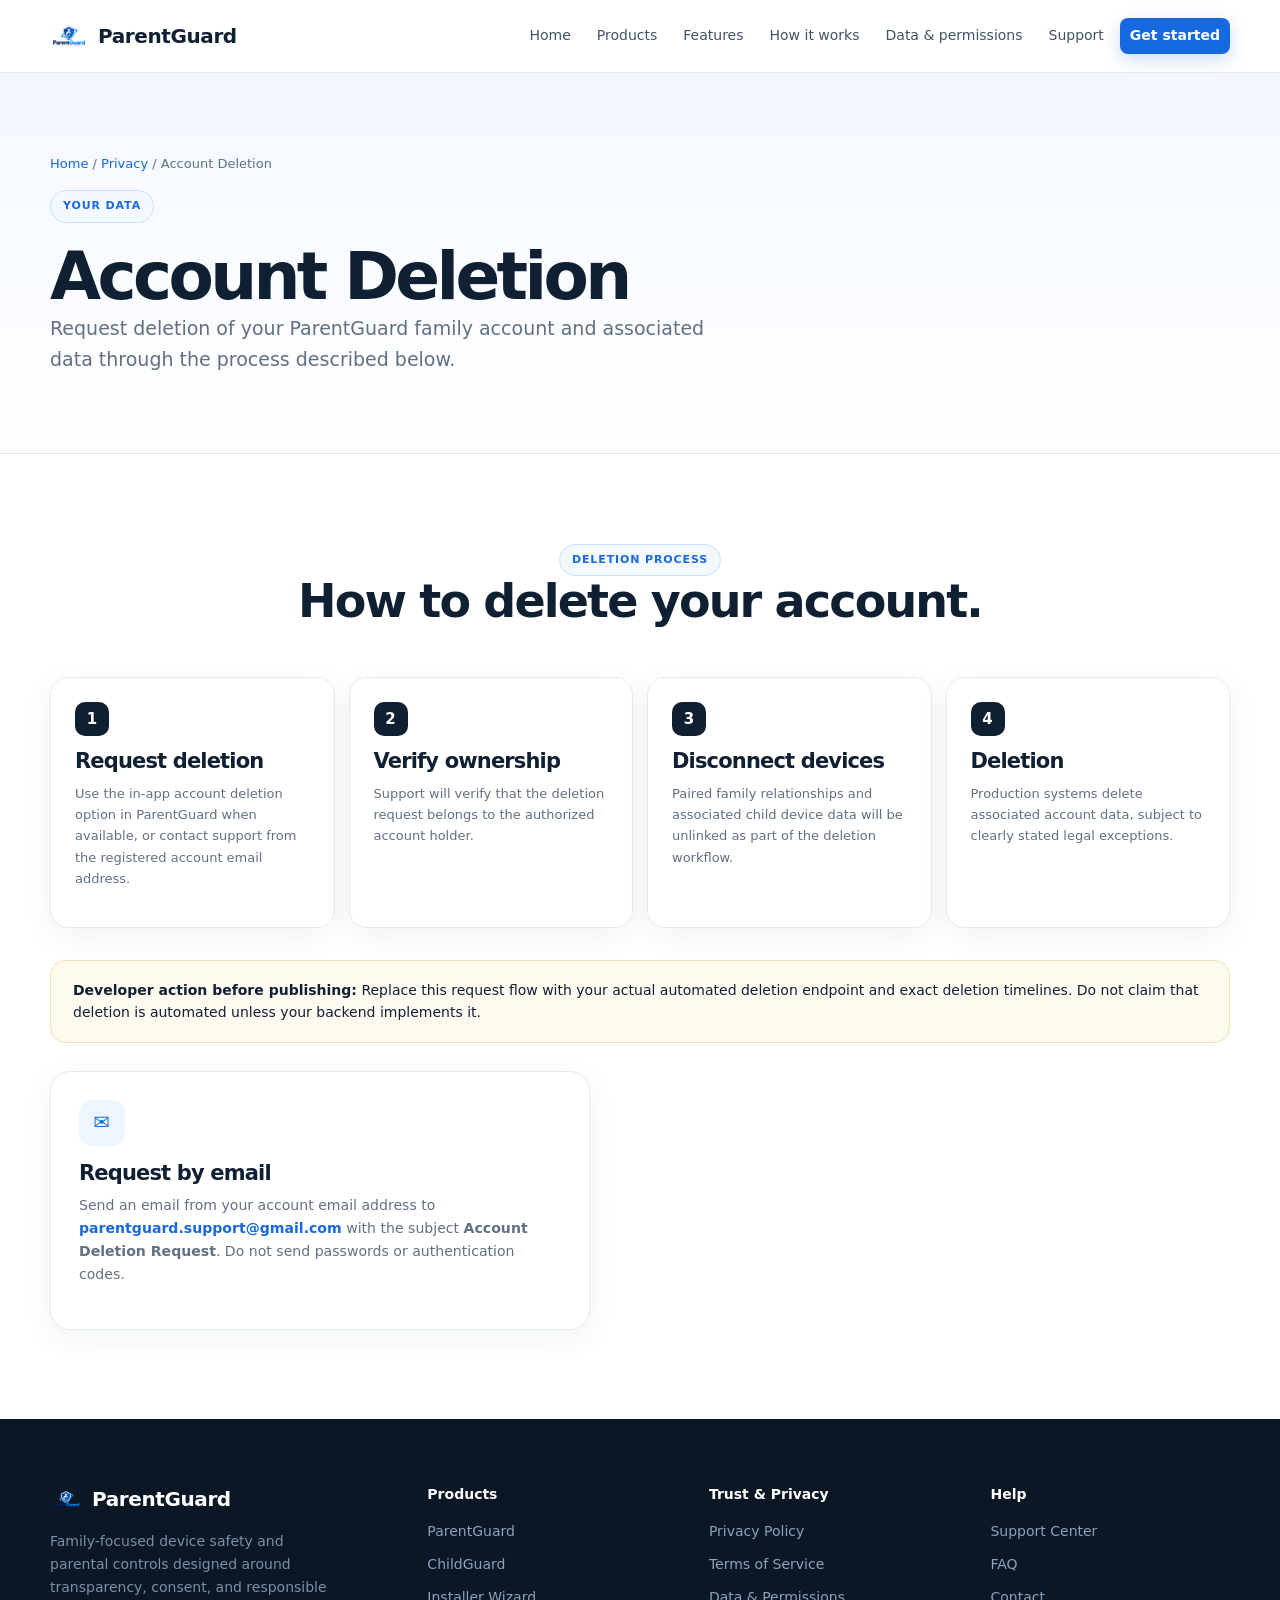
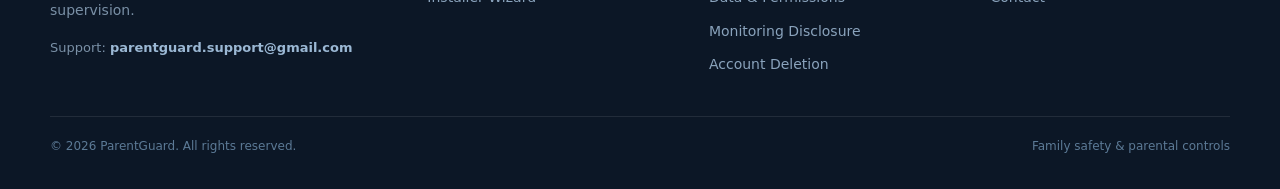
==== commit 7e6698e8: "Refine ParentGuard branding across homepage" ====
--- a/account-deletion.html
+++ b/account-deletion.html
@@ -3,18 +3,18 @@
 <head>
 <meta charset="utf-8">
 <meta name="viewport" content="width=device-width,initial-scale=1">
-<title>Account Deletion | ChildGuard Family Safety</title>
-<meta name="description" content="How to request deletion of your ChildGuard account and associated data through the process described on this page.">
+<title>ParentGuard — Account Deletion</title>
+<meta name="description" content="How to request deletion of your ParentGuard account and associated data through the process described on this page.">
 <meta name="theme-color" content="#1769e0">
 <link rel="icon" type="image/png" href="assets/img/parent_controller_logo.png">
 <link rel="apple-touch-icon" href="assets/img/parent_controller_logo.png">
 <meta property="og:type" content="website">
-<meta property="og:title" content="Account Deletion | ChildGuard Family Safety">
-<meta property="og:description" content="Request deletion of your ChildGuard account and associated account data.">
+<meta property="og:title" content="ParentGuard — Account Deletion">
+<meta property="og:description" content="Request deletion of your ParentGuard account and associated account data.">
 <meta property="og:image" content="assets/img/parent_controller_logo.png">
 <meta name="twitter:card" content="summary">
-<meta name="twitter:title" content="Account Deletion | ChildGuard">
-<meta name="twitter:description" content="How to request ChildGuard account deletion.">
+<meta name="twitter:title" content="ParentGuard — Account Deletion">
+<meta name="twitter:description" content="How to request ParentGuard account deletion.">
 <link rel="stylesheet" href="assets/css/styles.css">
 <script defer src="assets/js/config.js"></script>
 </head>
@@ -22,9 +22,9 @@
 
 <nav class="nav" role="navigation" aria-label="Main navigation">
  <div class="container nav-inner">
-  <a class="brand" href="index.html" aria-label="ChildGuard home">
+  <a class="brand" href="index.html" aria-label="ParentGuard home">
    <img class="logo" src="assets/img/parent_controller_logo.png" alt="ParentGuard logo" width="38" height="38">
-   <span>ChildGuard</span>
+   <span>ParentGuard</span>
   </a>
   <button class="menu-btn" aria-label="Open navigation menu" aria-expanded="false" aria-controls="nav-links">☰</button>
   <div class="nav-links" id="nav-links" role="menubar">
@@ -47,7 +47,7 @@
   </nav>
   <span class="eyebrow">Your data</span>
   <h1 id="page-heading">Account Deletion</h1>
-  <p class="lead">Request deletion of your ChildGuard account and associated account data through the process described below.</p>
+  <p class="lead">Request deletion of your ParentGuard family account and associated data through the process described below.</p>
  </div>
 </section>
 
@@ -61,17 +61,17 @@
    <div class="step reveal">
     <div class="step-num" aria-hidden="true">1</div>
     <h3>Request deletion</h3>
-    <p class="muted small">Use the in-app account deletion option when available, or contact support from the account email address.</p>
+    <p class="muted small">Use the in-app account deletion option in ParentGuard when available, or contact support from the registered account email address.</p>
    </div>
    <div class="step reveal">
     <div class="step-num" aria-hidden="true">2</div>
     <h3>Verify ownership</h3>
-    <p class="muted small">Support may need enough information to confirm that the request belongs to the account holder.</p>
+    <p class="muted small">Support will verify that the deletion request belongs to the authorized account holder.</p>
    </div>
    <div class="step reveal">
     <div class="step-num" aria-hidden="true">3</div>
     <h3>Disconnect devices</h3>
-    <p class="muted small">Paired family relationships and associated data will be handled as part of the deletion workflow.</p>
+    <p class="muted small">Paired family relationships and associated child device data will be unlinked as part of the deletion workflow.</p>
    </div>
    <div class="step reveal">
     <div class="step-num" aria-hidden="true">4</div>
@@ -81,13 +81,13 @@
   </div>
 
   <div class="callout warning" style="margin-top:32px" role="note">
-   <strong>Developer action before publishing:</strong> Replace this generic request flow with your actual automated deletion endpoint and exact deletion timelines. Do not claim that deletion is automated unless your backend implements it.
+   <strong>Developer action before publishing:</strong> Replace this request flow with your actual automated deletion endpoint and exact deletion timelines. Do not claim that deletion is automated unless your backend implements it.
   </div>
 
   <div class="card" style="margin-top:28px;max-width:540px">
    <div class="icon-box" aria-hidden="true">&#9993;</div>
    <h3>Request by email</h3>
-   <p class="muted" style="margin-top:8px">Send an email from your account email address to <a data-support-email href="#" style="color:var(--brand);font-weight:700">parentguard.support@gmail.com</a> with the subject <strong>Account Deletion Request</strong>. Do not send passwords or authentication codes.</p>
+   <p class="muted" style="margin-top:8px">Send an email from your account email address to <a data-support-email href="mailto:parentguard.support@gmail.com" style="color:var(--brand);font-weight:700">parentguard.support@gmail.com</a> with the subject <strong>Account Deletion Request</strong>. Do not send passwords or authentication codes.</p>
   </div>
  </div>
 </section>
@@ -97,12 +97,12 @@
  <div class="container">
   <div class="footer-grid">
    <div>
-    <a class="brand" href="index.html" aria-label="ChildGuard home">
+    <a class="brand" href="index.html" aria-label="ParentGuard home">
      <img class="logo" src="assets/img/parent_controller_logo.png" alt="ParentGuard logo" width="32" height="32" loading="lazy">
-     <span>ChildGuard</span>
+     <span>ParentGuard</span>
     </a>
     <p class="footer-desc">Family-focused device safety and parental controls designed around transparency, consent, and responsible supervision.</p>
-    <p class="footer-contact">Support: <a data-support-email href="#">parentguard.support@gmail.com</a></p>
+    <p class="footer-contact">Support: <a data-support-email href="mailto:parentguard.support@gmail.com">parentguard.support@gmail.com</a></p>
    </div>
    <div>
     <div class="footer-title">Products</div>
@@ -132,8 +132,8 @@
    </div>
   </div>
   <div class="footer-bottom">
-   <span>&copy; <span data-year></span> ChildGuard. All rights reserved.</span>
-   <span>Nadi Darwaja, Kapadvanj, Kheda, Gujarat, India</span>
+   <span>&copy; <span data-year></span> ParentGuard. All rights reserved.</span>
+   <span>Family safety &amp; parental controls</span>
   </div>
  </div>
 </footer>
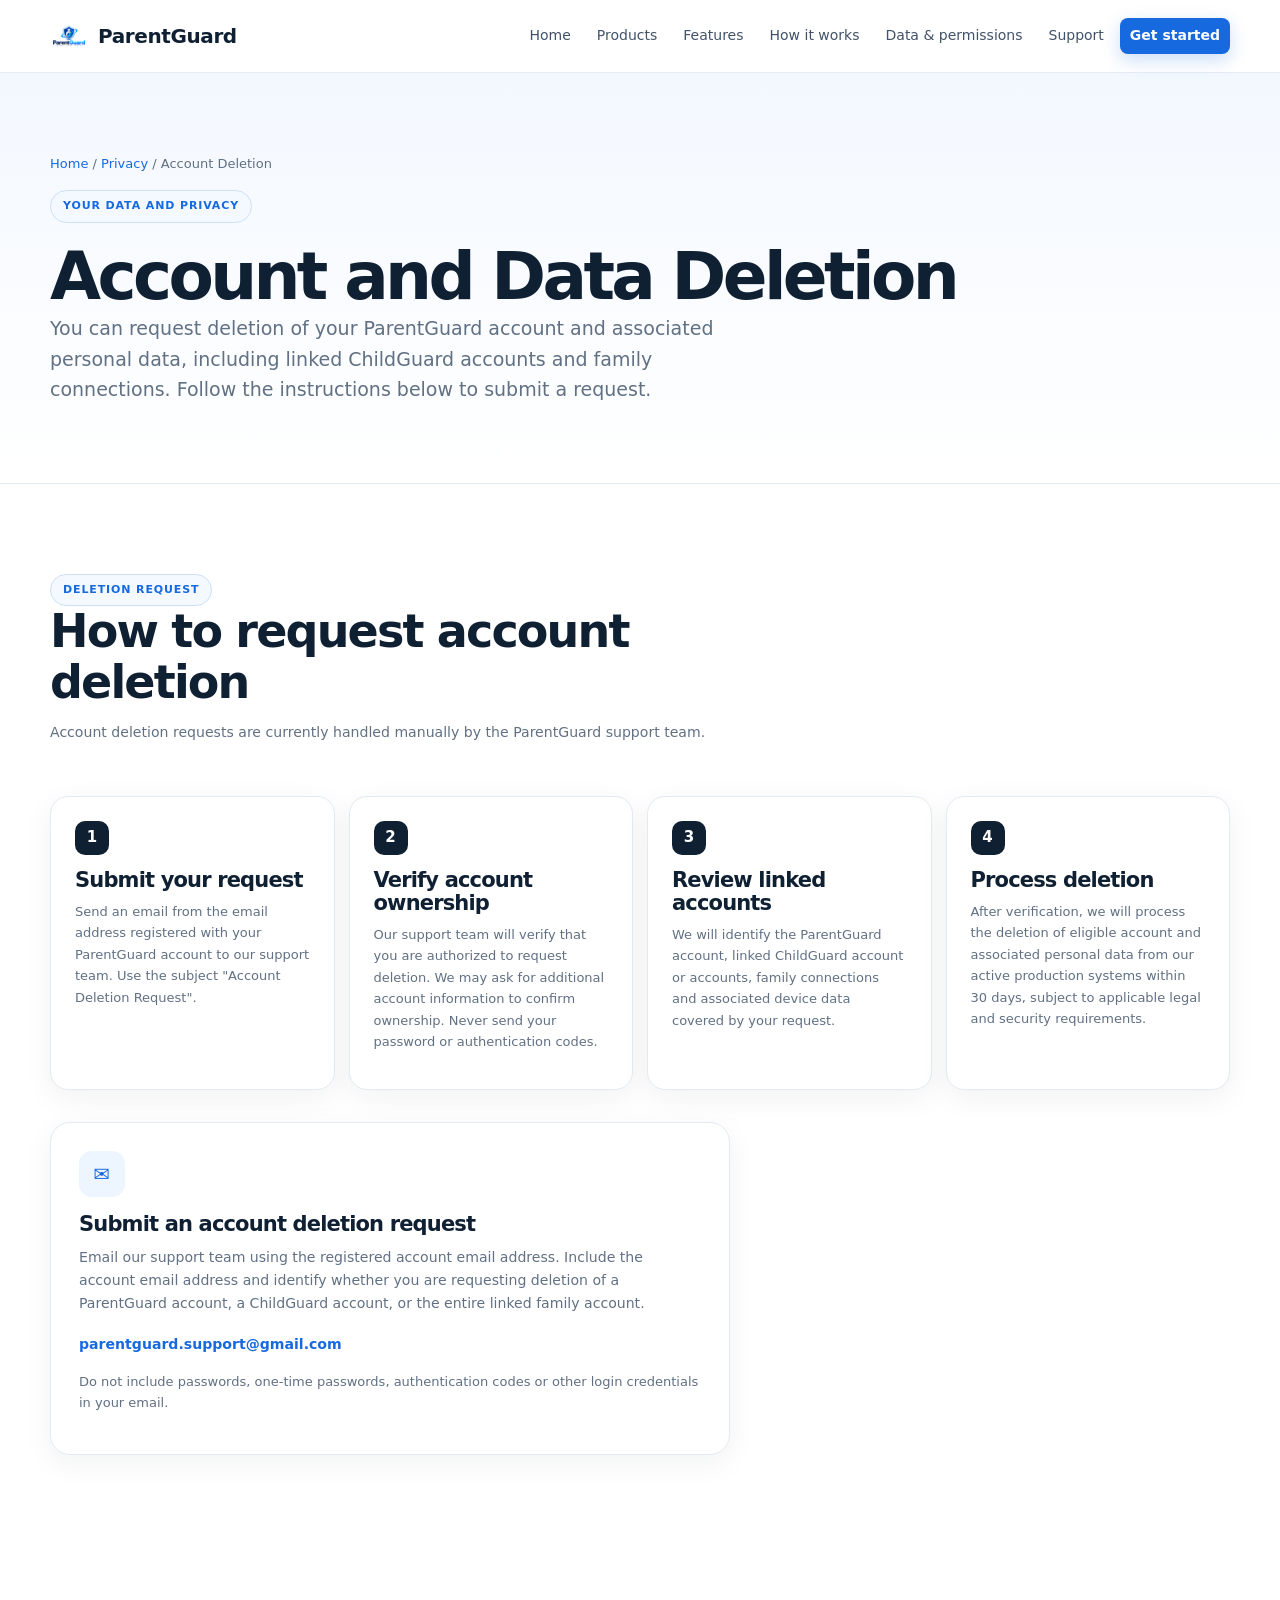
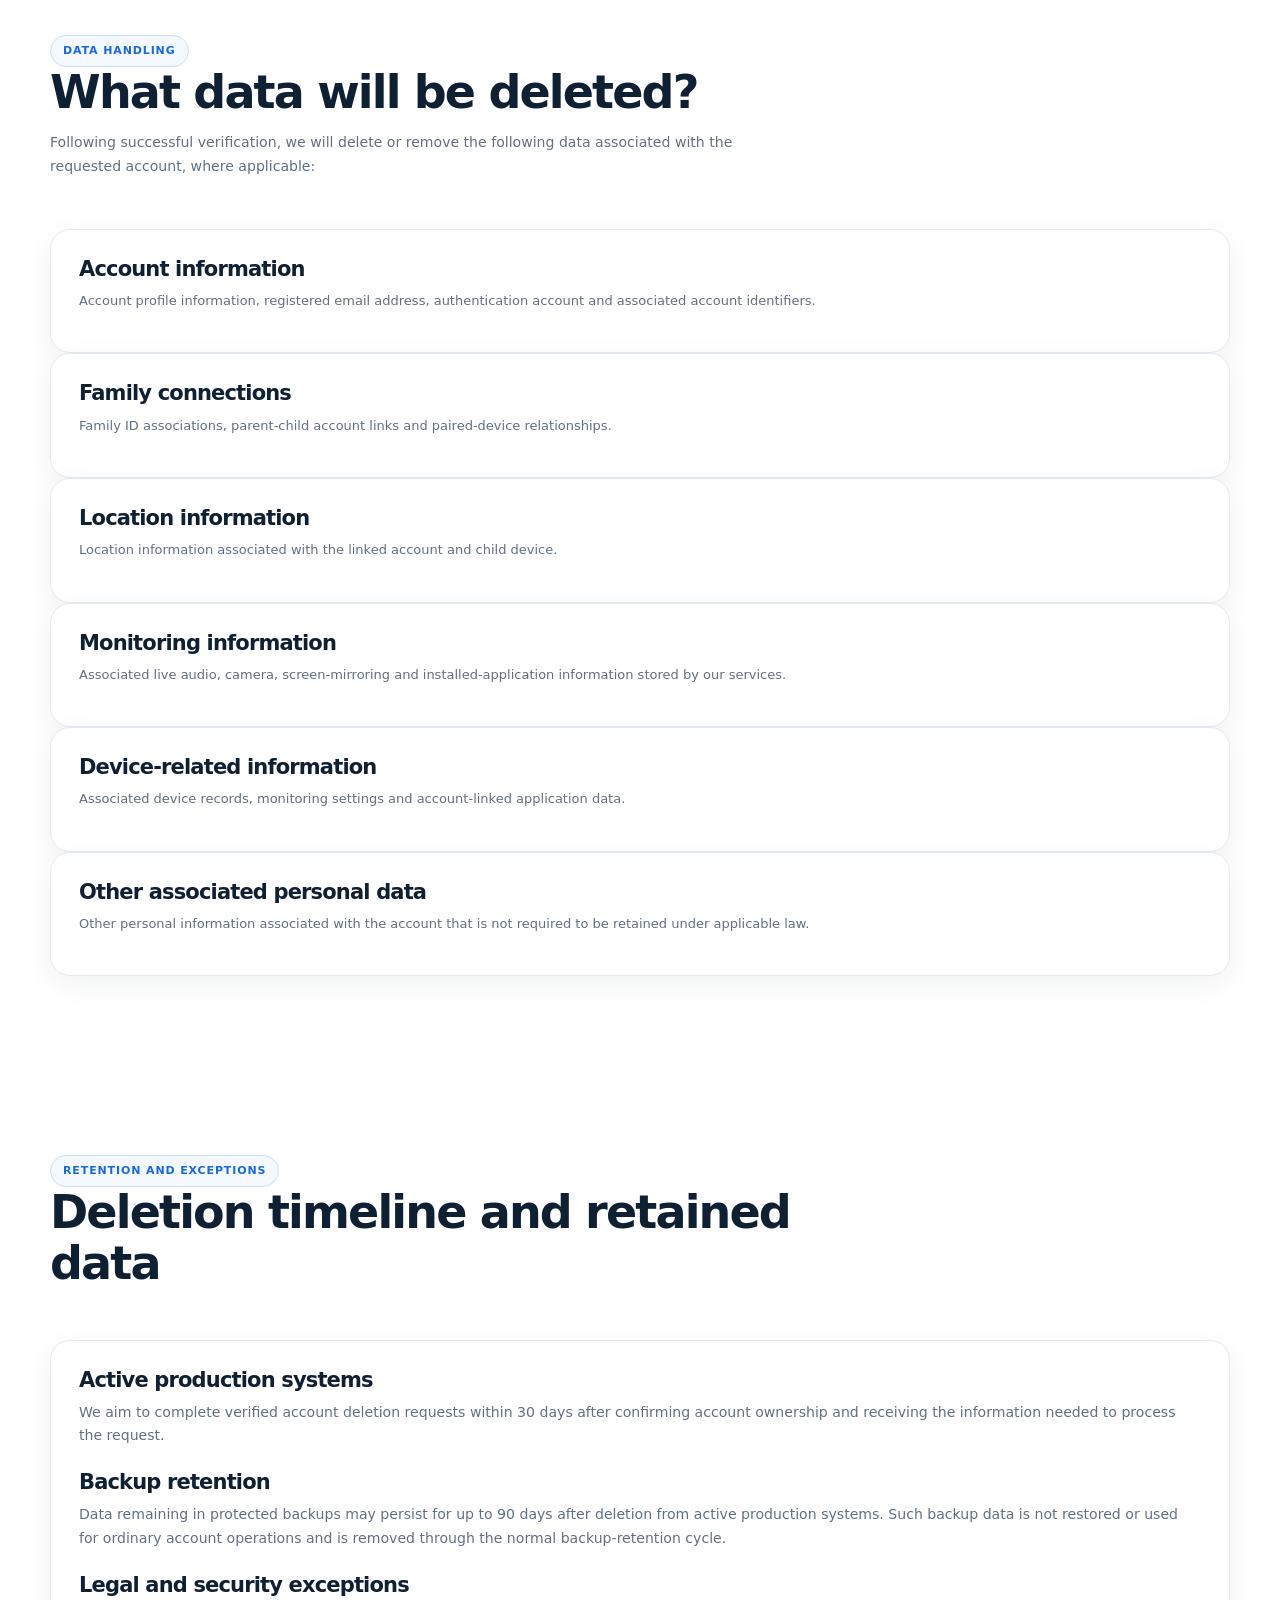
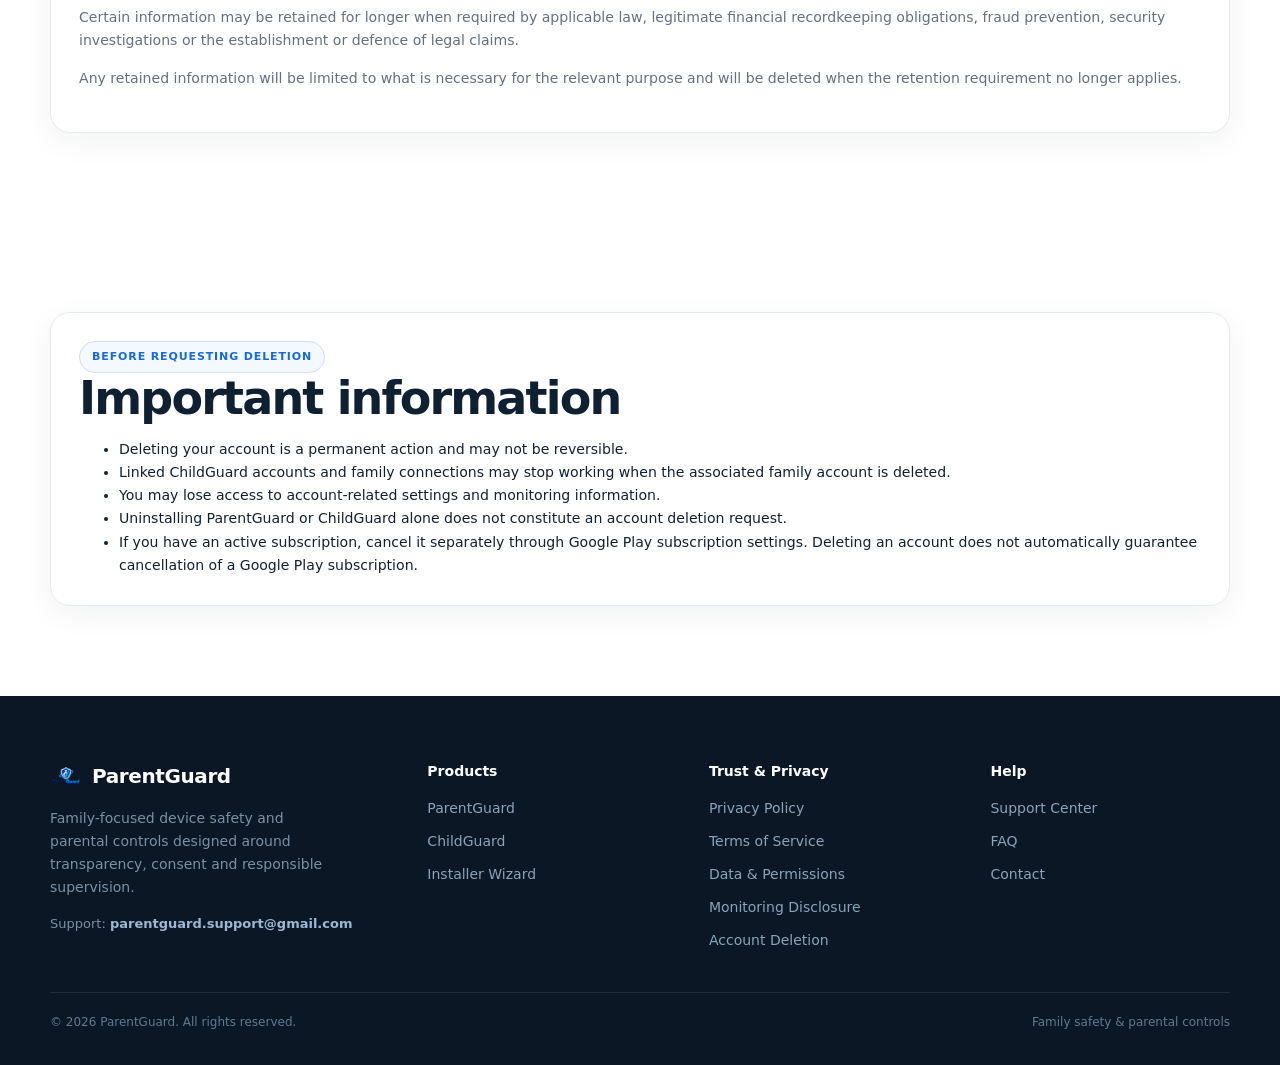
==== commit d4e9e3b1: "Revise account deletion process and information Updated account deletion page to include ChildGuard " ====
--- a/account-deletion.html
+++ b/account-deletion.html
@@ -1,142 +1,406 @@
+
 <!doctype html>
 <html lang="en">
 <head>
-<meta charset="utf-8">
-<meta name="viewport" content="width=device-width,initial-scale=1">
-<title>ParentGuard — Account Deletion</title>
-<meta name="description" content="How to request deletion of your ParentGuard account and associated data through the process described on this page.">
-<meta name="theme-color" content="#1769e0">
-<link rel="icon" type="image/png" href="assets/img/parent_controller_logo.png">
-<link rel="apple-touch-icon" href="assets/img/parent_controller_logo.png">
-<meta property="og:type" content="website">
-<meta property="og:title" content="ParentGuard — Account Deletion">
-<meta property="og:description" content="Request deletion of your ParentGuard account and associated account data.">
-<meta property="og:image" content="assets/img/parent_controller_logo.png">
-<meta name="twitter:card" content="summary">
-<meta name="twitter:title" content="ParentGuard — Account Deletion">
-<meta name="twitter:description" content="How to request ParentGuard account deletion.">
-<link rel="stylesheet" href="assets/css/styles.css">
-<script defer src="assets/js/config.js"></script>
+  <meta charset="utf-8">
+  <meta name="viewport" content="width=device-width, initial-scale=1">
+
+  <title>ParentGuard — Account and Data Deletion</title>
+  <meta name="description" content="Learn how to request deletion of your ParentGuard account, ChildGuard account, family connections and associated personal data.">
+  <meta name="theme-color" content="#1769e0">
+
+  <link rel="icon" type="image/png" href="assets/img/parent_controller_logo.png">
+  <link rel="apple-touch-icon" href="assets/img/parent_controller_logo.png">
+  <link rel="stylesheet" href="assets/css/styles.css">
+
+  <meta property="og:type" content="website">
+  <meta property="og:title" content="ParentGuard — Account Deletion">
+  <meta property="og:description" content="How to request deletion of your ParentGuard account and associated data.">
+  <meta property="og:image" content="assets/img/parent_controller_logo.png">
+
+  <meta name="twitter:card" content="summary">
+  <meta name="twitter:title" content="ParentGuard — Account Deletion">
+  <meta name="twitter:description" content="Request deletion of your ParentGuard account and associated data.">
+
+  <script defer src="assets/js/config.js"></script>
 </head>
+
 <body>
 
 <nav class="nav" role="navigation" aria-label="Main navigation">
- <div class="container nav-inner">
-  <a class="brand" href="index.html" aria-label="ParentGuard home">
-   <img class="logo" src="assets/img/parent_controller_logo.png" alt="ParentGuard logo" width="38" height="38">
-   <span>ParentGuard</span>
-  </a>
-  <button class="menu-btn" aria-label="Open navigation menu" aria-expanded="false" aria-controls="nav-links">☰</button>
-  <div class="nav-links" id="nav-links" role="menubar">
-   <a href="index.html" role="menuitem">Home</a>
-   <a href="index.html#products" role="menuitem">Products</a>
-   <a href="index.html#features" role="menuitem">Features</a>
-   <a href="index.html#how-it-works" role="menuitem">How it works</a>
-   <a href="data-permissions.html" role="menuitem">Data &amp; permissions</a>
-   <a href="support.html" role="menuitem">Support</a>
-   <a class="nav-cta" href="index.html#download" role="menuitem">Get started</a>
-  </div>
- </div>
+  <div class="container nav-inner">
+
+    <a class="brand" href="index.html" aria-label="ParentGuard home">
+      <img
+        class="logo"
+        src="assets/img/parent_controller_logo.png"
+        alt="ParentGuard logo"
+        width="38"
+        height="38"
+      >
+      <span>ParentGuard</span>
+    </a>
+
+    <button
+      class="menu-btn"
+      aria-label="Open navigation menu"
+      aria-expanded="false"
+      aria-controls="nav-links"
+    >☰</button>
+
+    <div class="nav-links" id="nav-links" role="menubar">
+      <a href="index.html" role="menuitem">Home</a>
+      <a href="index.html#products" role="menuitem">Products</a>
+      <a href="index.html#features" role="menuitem">Features</a>
+      <a href="index.html#how-it-works" role="menuitem">How it works</a>
+      <a href="data-permissions.html" role="menuitem">Data &amp; permissions</a>
+      <a href="support.html" role="menuitem">Support</a>
+      <a class="nav-cta" href="index.html#download" role="menuitem">Get started</a>
+    </div>
+
+  </div>
 </nav>
 
-
 <section class="page-hero" aria-labelledby="page-heading">
- <div class="container">
-  <nav class="breadcrumb" aria-label="Breadcrumb">
-   <a href="index.html">Home</a> / <a href="privacy.html">Privacy</a> / Account Deletion
-  </nav>
-  <span class="eyebrow">Your data</span>
-  <h1 id="page-heading">Account Deletion</h1>
-  <p class="lead">Request deletion of your ParentGuard family account and associated data through the process described below.</p>
- </div>
+  <div class="container">
+
+    <nav class="breadcrumb" aria-label="Breadcrumb">
+      <a href="index.html">Home</a> /
+      <a href="privacy.html">Privacy</a> /
+      Account Deletion
+    </nav>
+
+    <span class="eyebrow">Your data and privacy</span>
+
+    <h1 id="page-heading">Account and Data Deletion</h1>
+
+    <p class="lead">
+      You can request deletion of your ParentGuard account and associated
+      personal data, including linked ChildGuard accounts and family
+      connections. Follow the instructions below to submit a request.
+    </p>
+
+  </div>
 </section>
 
-<section class="section" aria-labelledby="steps-heading">
- <div class="container">
-  <div class="section-head center">
-   <span class="eyebrow">Deletion process</span>
-   <h2 id="steps-heading">How to delete your account.</h2>
-  </div>
-  <div class="process">
-   <div class="step reveal">
-    <div class="step-num" aria-hidden="true">1</div>
-    <h3>Request deletion</h3>
-    <p class="muted small">Use the in-app account deletion option in ParentGuard when available, or contact support from the registered account email address.</p>
-   </div>
-   <div class="step reveal">
-    <div class="step-num" aria-hidden="true">2</div>
-    <h3>Verify ownership</h3>
-    <p class="muted small">Support will verify that the deletion request belongs to the authorized account holder.</p>
-   </div>
-   <div class="step reveal">
-    <div class="step-num" aria-hidden="true">3</div>
-    <h3>Disconnect devices</h3>
-    <p class="muted small">Paired family relationships and associated child device data will be unlinked as part of the deletion workflow.</p>
-   </div>
-   <div class="step reveal">
-    <div class="step-num" aria-hidden="true">4</div>
-    <h3>Deletion</h3>
-    <p class="muted small">Production systems delete associated account data, subject to clearly stated legal exceptions.</p>
-   </div>
-  </div>
-
-  <div class="callout warning" style="margin-top:32px" role="note">
-   <strong>Developer action before publishing:</strong> Replace this request flow with your actual automated deletion endpoint and exact deletion timelines. Do not claim that deletion is automated unless your backend implements it.
-  </div>
-
-  <div class="card" style="margin-top:28px;max-width:540px">
-   <div class="icon-box" aria-hidden="true">&#9993;</div>
-   <h3>Request by email</h3>
-   <p class="muted" style="margin-top:8px">Send an email from your account email address to <a data-support-email href="mailto:parentguard.support@gmail.com" style="color:var(--brand);font-weight:700">parentguard.support@gmail.com</a> with the subject <strong>Account Deletion Request</strong>. Do not send passwords or authentication codes.</p>
-  </div>
- </div>
+<section class="section" aria-labelledby="request-heading">
+  <div class="container">
+
+    <div class="section-head">
+      <span class="eyebrow">Deletion request</span>
+      <h2 id="request-heading">How to request account deletion</h2>
+      <p class="muted">
+        Account deletion requests are currently handled manually by
+        the ParentGuard support team.
+      </p>
+    </div>
+
+    <div class="process">
+
+      <div class="step">
+        <div class="step-num" aria-hidden="true">1</div>
+        <h3>Submit your request</h3>
+        <p class="muted small">
+          Send an email from the email address registered with your
+          ParentGuard account to our support team. Use the subject
+          "Account Deletion Request".
+        </p>
+      </div>
+
+      <div class="step">
+        <div class="step-num" aria-hidden="true">2</div>
+        <h3>Verify account ownership</h3>
+        <p class="muted small">
+          Our support team will verify that you are authorized to
+          request deletion. We may ask for additional account
+          information to confirm ownership. Never send your password
+          or authentication codes.
+        </p>
+      </div>
+
+      <div class="step">
+        <div class="step-num" aria-hidden="true">3</div>
+        <h3>Review linked accounts</h3>
+        <p class="muted small">
+          We will identify the ParentGuard account, linked ChildGuard
+          account or accounts, family connections and associated
+          device data covered by your request.
+        </p>
+      </div>
+
+      <div class="step">
+        <div class="step-num" aria-hidden="true">4</div>
+        <h3>Process deletion</h3>
+        <p class="muted small">
+          After verification, we will process the deletion of eligible
+          account and associated personal data from our active
+          production systems within 30 days, subject to applicable
+          legal and security requirements.
+        </p>
+      </div>
+
+    </div>
+
+    <div class="card" style="margin-top:32px;max-width:680px">
+
+      <div class="icon-box" aria-hidden="true">&#9993;</div>
+
+      <h3>Submit an account deletion request</h3>
+
+      <p class="muted" style="margin-top:8px">
+        Email our support team using the registered account email
+        address. Include the account email address and identify
+        whether you are requesting deletion of a ParentGuard account,
+        a ChildGuard account, or the entire linked family account.
+      </p>
+
+      <p style="margin-top:18px">
+        <a
+          href="mailto:parentguard.support@gmail.com?subject=Account%20Deletion%20Request"
+          style="color:var(--brand);font-weight:700"
+        >
+          parentguard.support@gmail.com
+        </a>
+      </p>
+
+      <p class="muted small" style="margin-top:12px">
+        Do not include passwords, one-time passwords, authentication
+        codes or other login credentials in your email.
+      </p>
+
+    </div>
+
+  </div>
 </section>
 
+<section class="section" aria-labelledby="data-heading">
+  <div class="container">
+
+    <div class="section-head">
+      <span class="eyebrow">Data handling</span>
+      <h2 id="data-heading">What data will be deleted?</h2>
+      <p class="muted">
+        Following successful verification, we will delete or remove
+        the following data associated with the requested account,
+        where applicable:
+      </p>
+    </div>
+
+    <div class="grid">
+
+      <div class="card">
+        <h3>Account information</h3>
+        <p class="muted small">
+          Account profile information, registered email address,
+          authentication account and associated account identifiers.
+        </p>
+      </div>
+
+      <div class="card">
+        <h3>Family connections</h3>
+        <p class="muted small">
+          Family ID associations, parent-child account links and
+          paired-device relationships.
+        </p>
+      </div>
+
+      <div class="card">
+        <h3>Location information</h3>
+        <p class="muted small">
+          Location information associated with the linked account
+          and child device.
+        </p>
+      </div>
+
+      <div class="card">
+        <h3>Monitoring information</h3>
+        <p class="muted small">
+          Associated live audio, camera, screen-mirroring and
+          installed-application information stored by our services.
+        </p>
+      </div>
+
+      <div class="card">
+        <h3>Device-related information</h3>
+        <p class="muted small">
+          Associated device records, monitoring settings and
+          account-linked application data.
+        </p>
+      </div>
+
+      <div class="card">
+        <h3>Other associated personal data</h3>
+        <p class="muted small">
+          Other personal information associated with the account
+          that is not required to be retained under applicable law.
+        </p>
+      </div>
+
+    </div>
+
+  </div>
+</section>
+
+<section class="section" aria-labelledby="retention-heading">
+  <div class="container">
+
+    <div class="section-head">
+      <span class="eyebrow">Retention and exceptions</span>
+      <h2 id="retention-heading">Deletion timeline and retained data</h2>
+    </div>
+
+    <div class="card">
+
+      <h3>Active production systems</h3>
+
+      <p class="muted">
+        We aim to complete verified account deletion requests within
+        30 days after confirming account ownership and receiving
+        the information needed to process the request.
+      </p>
+
+      <h3 style="margin-top:24px">Backup retention</h3>
+
+      <p class="muted">
+        Data remaining in protected backups may persist for up to
+        90 days after deletion from active production systems.
+        Such backup data is not restored or used for ordinary
+        account operations and is removed through the normal
+        backup-retention cycle.
+      </p>
+
+      <h3 style="margin-top:24px">Legal and security exceptions</h3>
+
+      <p class="muted">
+        Certain information may be retained for longer when required
+        by applicable law, legitimate financial recordkeeping
+        obligations, fraud prevention, security investigations or
+        the establishment or defence of legal claims.
+      </p>
+
+      <p class="muted">
+        Any retained information will be limited to what is necessary
+        for the relevant purpose and will be deleted when the
+        retention requirement no longer applies.
+      </p>
+
+    </div>
+
+  </div>
+</section>
+
+<section class="section" aria-labelledby="important-heading">
+  <div class="container">
+
+    <div class="card">
+
+      <span class="eyebrow">Before requesting deletion</span>
+
+      <h2 id="important-heading">Important information</h2>
+
+      <ul>
+        <li>
+          Deleting your account is a permanent action and may not
+          be reversible.
+        </li>
+        <li>
+          Linked ChildGuard accounts and family connections may
+          stop working when the associated family account is deleted.
+        </li>
+        <li>
+          You may lose access to account-related settings and
+          monitoring information.
+        </li>
+        <li>
+          Uninstalling ParentGuard or ChildGuard alone does not
+          constitute an account deletion request.
+        </li>
+        <li>
+          If you have an active subscription, cancel it separately
+          through Google Play subscription settings. Deleting an
+          account does not automatically guarantee cancellation
+          of a Google Play subscription.
+        </li>
+      </ul>
+
+    </div>
+
+  </div>
+</section>
 
 <footer class="footer" role="contentinfo">
- <div class="container">
-  <div class="footer-grid">
-   <div>
-    <a class="brand" href="index.html" aria-label="ParentGuard home">
-     <img class="logo" src="assets/img/parent_controller_logo.png" alt="ParentGuard logo" width="32" height="32" loading="lazy">
-     <span>ParentGuard</span>
-    </a>
-    <p class="footer-desc">Family-focused device safety and parental controls designed around transparency, consent, and responsible supervision.</p>
-    <p class="footer-contact">Support: <a data-support-email href="mailto:parentguard.support@gmail.com">parentguard.support@gmail.com</a></p>
-   </div>
-   <div>
-    <div class="footer-title">Products</div>
-    <div class="footer-links">
-     <a href="parent.html">ParentGuard</a>
-     <a href="child.html">ChildGuard</a>
-     <a href="wizard.html">Installer Wizard</a>
-    </div>
-   </div>
-   <div>
-    <div class="footer-title">Trust &amp; Privacy</div>
-    <div class="footer-links">
-     <a href="privacy.html">Privacy Policy</a>
-     <a href="terms.html">Terms of Service</a>
-     <a href="data-permissions.html">Data &amp; Permissions</a>
-     <a href="monitoring-disclosure.html">Monitoring Disclosure</a>
-     <a href="account-deletion.html">Account Deletion</a>
-    </div>
-   </div>
-   <div>
-    <div class="footer-title">Help</div>
-    <div class="footer-links">
-     <a href="support.html">Support Center</a>
-     <a href="index.html#faq">FAQ</a>
-     <a href="support.html#contact">Contact</a>
-    </div>
-   </div>
-  </div>
-  <div class="footer-bottom">
-   <span>&copy; <span data-year></span> ParentGuard. All rights reserved.</span>
-   <span>Family safety &amp; parental controls</span>
-  </div>
- </div>
+  <div class="container">
+
+    <div class="footer-grid">
+
+      <div>
+        <a class="brand" href="index.html" aria-label="ParentGuard home">
+          <img
+            class="logo"
+            src="assets/img/parent_controller_logo.png"
+            alt="ParentGuard logo"
+            width="32"
+            height="32"
+            loading="lazy"
+          >
+          <span>ParentGuard</span>
+        </a>
+
+        <p class="footer-desc">
+          Family-focused device safety and parental controls
+          designed around transparency, consent and responsible
+          supervision.
+        </p>
+
+        <p class="footer-contact">
+          Support:
+          <a
+            data-support-email
+            href="mailto:parentguard.support@gmail.com"
+          >parentguard.support@gmail.com</a>
+        </p>
+      </div>
+
+      <div>
+        <div class="footer-title">Products</div>
+        <div class="footer-links">
+          <a href="parent.html">ParentGuard</a>
+          <a href="child.html">ChildGuard</a>
+          <a href="wizard.html">Installer Wizard</a>
+        </div>
+      </div>
+
+      <div>
+        <div class="footer-title">Trust &amp; Privacy</div>
+        <div class="footer-links">
+          <a href="privacy.html">Privacy Policy</a>
+          <a href="terms.html">Terms of Service</a>
+          <a href="data-permissions.html">Data &amp; Permissions</a>
+          <a href="monitoring-disclosure.html">Monitoring Disclosure</a>
+          <a href="account-deletion.html">Account Deletion</a>
+        </div>
+      </div>
+
+      <div>
+        <div class="footer-title">Help</div>
+        <div class="footer-links">
+          <a href="support.html">Support Center</a>
+          <a href="index.html#faq">FAQ</a>
+          <a href="support.html#contact">Contact</a>
+        </div>
+      </div>
+
+    </div>
+
+    <div class="footer-bottom">
+      <span>
+        &copy; <span data-year></span> ParentGuard. All rights reserved.
+      </span>
+      <span>Family safety &amp; parental controls</span>
+    </div>
+
+  </div>
 </footer>
 
 </body>
-</html>+</html>
